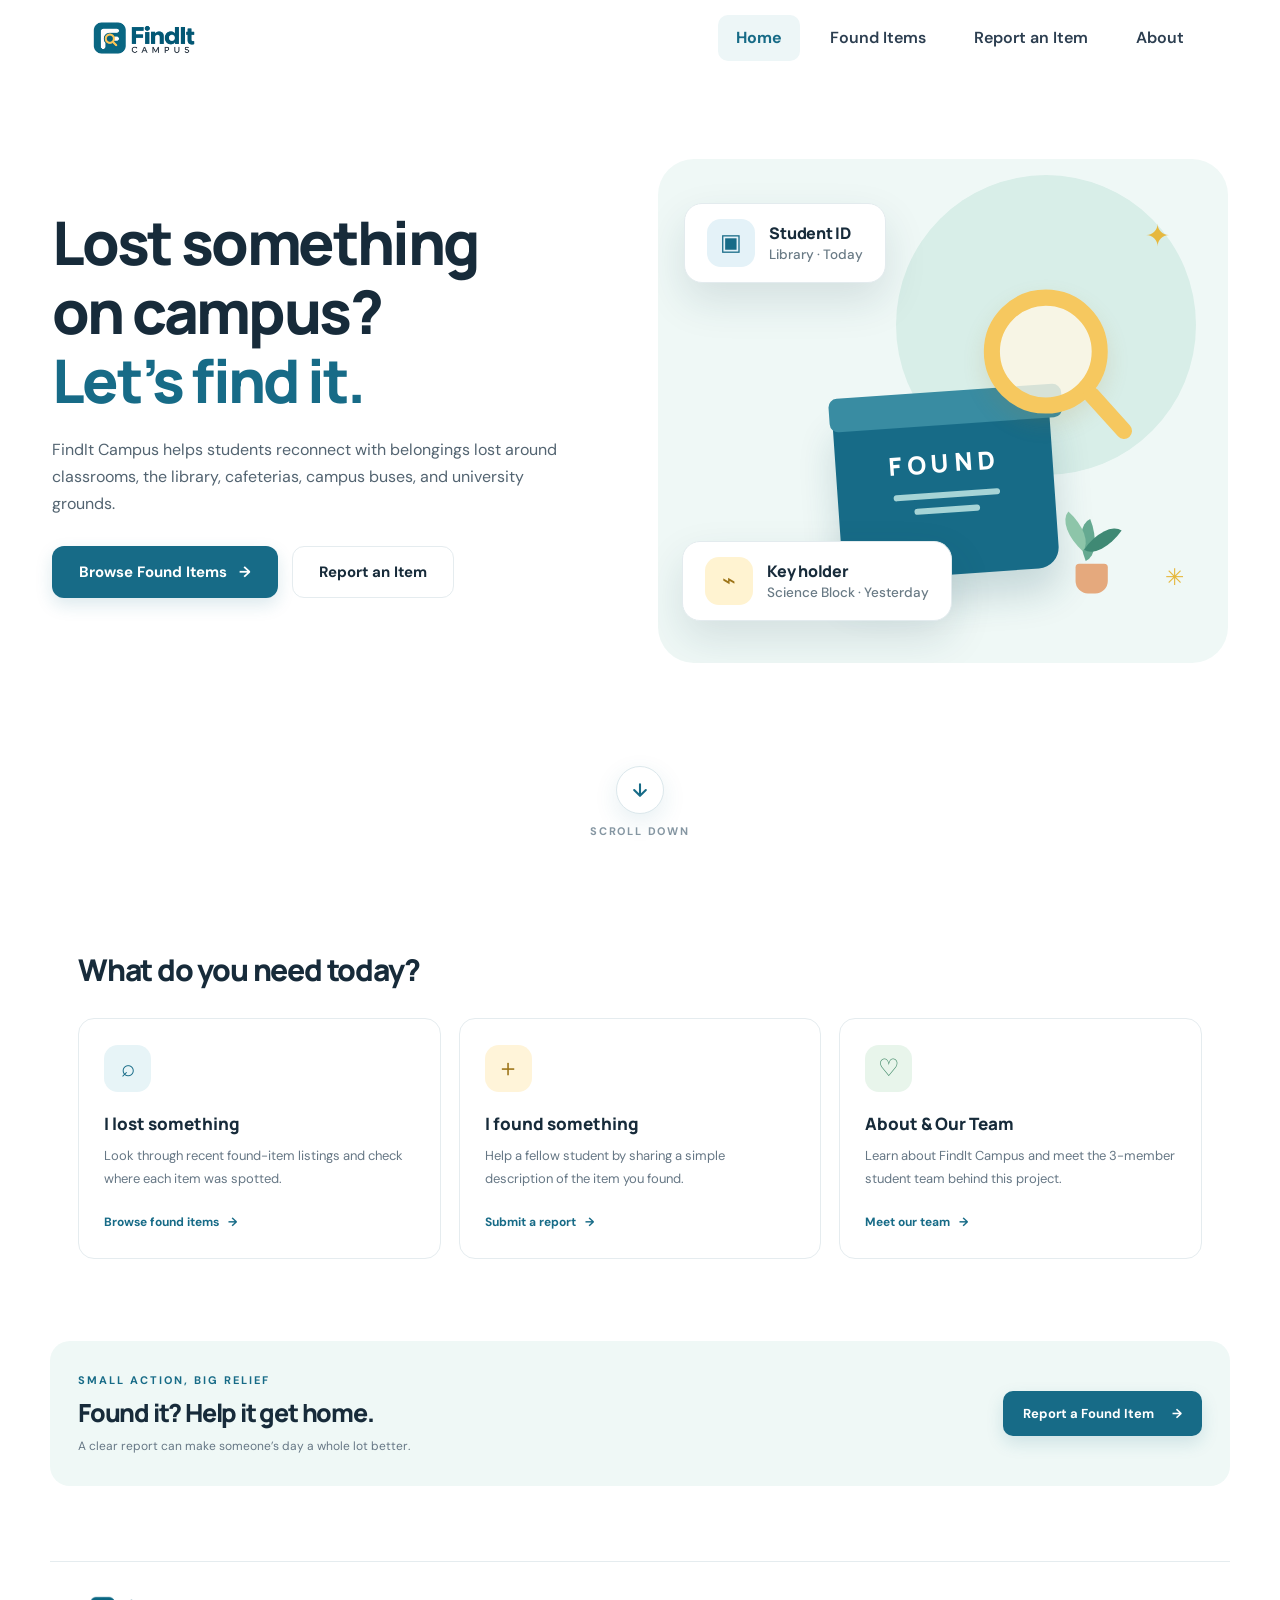
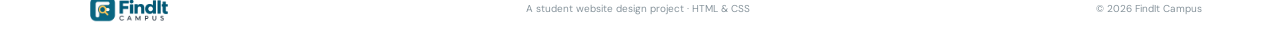
==== index.html @ 5e699d0a "first commit" ====
<!DOCTYPE html>
<html lang="en">
<head>
  <meta charset="UTF-8">
  <meta name="viewport" content="width=device-width, initial-scale=1.0">
  <title>FindIt Campus | Lost & Found</title>
  <link rel="icon" type="image/png" href="favicon.png">
  <link rel="stylesheet" href="style.css">
</head>
<body>
  <header class="site-header">
    <a class="brand" href="index.html"><img class="brand-logo" src="logo.png" alt="FindIt Campus"></a>
    <nav aria-label="Main navigation">
      <a class="active" href="index.html">Home</a>
      <a href="items.html">Found Items</a>
      <a href="report.html">Report an Item</a>
      <a href="about.html">About</a>
    </nav>
  </header>

  <main>
    <section class="hero">
      <div class="hero-copy">
        <h1>Lost something<br>on campus?<br><span>Let’s find it.</span></h1>
        <p class="hero-text">FindIt Campus helps students reconnect with belongings lost around classrooms, the library, cafeterias, campus buses, and university grounds.</p>
        <div class="hero-actions">
          <a class="button button-primary" href="items.html">Browse Found Items <span>→</span></a>
          <a class="button button-light" href="report.html">Report an Item</a>
        </div>
      </div>
      <div class="hero-art" aria-label="Illustration of a lost-and-found box">
        <div class="sun"></div>
        <div class="floating-card card-one"><span class="mini-icon blue">▣</span><div><b>Student ID</b><small>Library · Today</small></div></div>
        <div class="floating-card card-two"><span class="mini-icon yellow">⌁</span><div><b>Key holder</b><small>Science Block · Yesterday</small></div></div>
        <div class="search-illustration">
          <div class="magnifier"></div>
          <div class="box-top"></div><div class="box-front"><span>FOUND</span><div class="box-line"></div><div class="box-line short"></div></div>
          <div class="plant"><i></i><i></i><i></i><b></b></div>
        </div>
        <span class="sparkle sparkle-a">✦</span><span class="sparkle sparkle-b">✳</span>
      </div>
    </section>

    <div class="scroll-down-wrap">
      <a href="#explore" class="scroll-down-btn" aria-label="Scroll down to explore">
        <span class="scroll-arrow-circle">
          <svg class="scroll-arrow-svg" width="20" height="20" viewBox="0 0 24 24" fill="none" stroke="currentColor" stroke-width="2.5" stroke-linecap="round" stroke-linejoin="round">
            <path d="M12 5v14M19 12l-7 7-7-7"/>
          </svg>
        </span>
        <span class="scroll-down-text">Scroll Down</span>
      </a>
    </div>

    <section id="explore" class="section-wrap section-block">
      <div class="section-heading">
        <h2>What do you need today?</h2>
      </div>
      <div class="choice-grid">
        <article class="choice-card">
          <div class="choice-icon icon-blue">⌕</div><h3>I lost something</h3>
          <p>Look through recent found-item listings and check where each item was spotted.</p>
          <a href="items.html" class="text-link">Browse found items <span>→</span></a>
        </article>
        <article class="choice-card">
          <div class="choice-icon icon-yellow">＋</div><h3>I found something</h3>
          <p>Help a fellow student by sharing a simple description of the item you found.</p>
          <a href="report.html" class="text-link">Submit a report <span>→</span></a>
        </article>
        <article class="choice-card">
          <div class="choice-icon icon-green">♡</div><h3>About & Our Team</h3>
          <p>Learn about FindIt Campus and meet the 3-member student team behind this project.</p>
          <a href="about.html#team" class="text-link">Meet our team <span>→</span></a>
        </article>
      </div>
    </section>

    <section class="cta section-wrap">
      <div><p class="eyebrow">Small action, big relief</p><h2>Found it? Help it get home.</h2><p>A clear report can make someone’s day a whole lot better.</p></div>
      <a class="button button-primary" href="report.html">Report a Found Item <span>→</span></a>
    </section>
  </main>

  <footer class="site-footer"><a class="brand" href="index.html"><img class="brand-logo" src="logo.png" alt="FindIt Campus"></a><p>A student website design project · HTML & CSS</p><span>© 2026 FindIt Campus</span></footer>
</body>
</html>
---- style.css ----
@import url('https://fonts.googleapis.com/css2?family=DM+Sans:wght@400;500;600;700&family=Manrope:wght@400;500;600;700;800&display=swap');

:root{--ink:#172b3a;--muted:#667785;--blue:#176b87;--blue-dark:#10566d;--mint:#eaf6f3;--line:#e5ecef;--paper:#fbfdfd;--yellow:#f6c85f}
*{box-sizing:border-box}html{scroll-behavior:smooth}body{margin:0;background:#fff;color:var(--ink);font-family:'DM Sans',sans-serif;font-size:15px;line-height:1.65}a{color:inherit;text-decoration:none}.site-header{height:76px;max-width:1180px;padding:0 28px;margin:auto;display:flex;align-items:center;justify-content:space-between;gap:24px}.brand{display:flex;align-items:center;gap:10px;font-family:Manrope,sans-serif;font-size:20px;font-weight:800;letter-spacing:-.7px;white-space:nowrap}.brand-logo{height:44px;width:auto;display:block;object-fit:contain;transition:transform .2s ease}.brand:hover .brand-logo{transform:scale(1.02)}.brand small{display:block;color:#73818b;font:500 10px 'DM Sans',sans-serif;letter-spacing:1.8px;text-transform:uppercase;margin-top:-5px}.brand-mark{display:grid;place-items:center;background:var(--blue);color:white;width:39px;height:39px;border-radius:13px;font-weight:800;font-size:21px;box-shadow:0 6px 14px #176b8729}.site-footer .brand-logo{height:34px}.site-header nav{display:flex;align-items:center;gap:12px}.site-header nav a{padding:10px 18px;color:#2c3e50;font-weight:600;font-size:16px;border-radius:10px;transition:all .2s ease}.site-header nav a:hover,.site-header nav a.active{background:#edf6f7;color:var(--blue);font-weight:700}.hero{max-width:1240px;margin:0 auto;padding:18px 32px 28px;display:grid;grid-template-columns:1fr 1.02fr;align-items:center;gap:48px;min-height:clamp(520px,calc(100vh - 160px),680px);min-height:clamp(520px,calc(100dvh - 160px),680px);box-sizing:border-box}.hero-copy{display:flex;flex-direction:column;justify-content:center;margin-bottom:0;transform:translateY(-8px)}.eyebrow{color:var(--blue);font-size:11px;font-weight:700;text-transform:uppercase;letter-spacing:2px;margin:0 0 14px}.hero h1{font-family:Manrope,sans-serif;font-size:clamp(44px,4.7vw,66px);letter-spacing:-2.6px;line-height:1.14;margin:0 0 22px;font-weight:800}.page-hero h1{font-family:Manrope,sans-serif;font-size:clamp(38px,4.3vw,57px);letter-spacing:-2.7px;line-height:1.12;margin:0 0 22px;font-weight:800}.hero h1 span,.page-hero h1 span{color:var(--blue)}.hero-text{max-width:530px;color:#536471;font-size:clamp(16px,1.25vw,19px);line-height:1.7;margin:0 0 28px}.hero-actions{display:flex;flex-wrap:wrap;gap:14px}.hero-actions .button{padding:15px 26px;font-size:15px;border-radius:12px;gap:12px}.button{display:inline-flex;justify-content:center;align-items:center;gap:18px;padding:13px 19px;border-radius:10px;font:700 13px 'DM Sans',sans-serif;border:1px solid transparent;cursor:pointer;transition:transform .2s,background .2s}.button:hover{transform:translateY(-2px)}.button-primary{background:var(--blue);color:#fff;box-shadow:0 7px 17px #176b8726}.button-primary:hover{background:var(--blue-dark)}.button-light{background:#fff;border-color:var(--line);color:var(--ink)}.trust-note{display:flex;align-items:center;gap:9px;margin-top:26px;color:#71808a;font-size:12px}.check{display:grid;place-items:center;width:21px;height:21px;border-radius:50%;background:#e5f4ec;color:#28875b;font-weight:700}.hero-art{height:clamp(440px,56vh,530px);max-height:540px;position:relative;border-radius:36px;background:#eff8f6;overflow:hidden;display:grid;place-items:center}.sun{position:absolute;width:300px;height:300px;border-radius:50%;background:#d8eee8;right:32px;top:16px}.search-illustration{position:relative;width:265px;height:245px;margin-top:60px;transform:scale(1.24);transform-origin:center}.box-front{position:absolute;bottom:15px;left:47px;width:175px;height:135px;background:#176b87;border-radius:9px 9px 17px 17px;transform:rotate(-4deg);box-shadow:0 19px 30px #164f6030;display:flex;flex-direction:column;align-items:center;padding-top:31px;color:#fff;font:800 20px Manrope,sans-serif;letter-spacing:4px}.box-top{position:absolute;bottom:136px;left:40px;width:188px;height:27px;background:#398ca2;transform:rotate(-4deg);border-radius:7px;z-index:2}.box-line{width:86px;height:5px;background:#a6d4d6;border-radius:5px;margin-top:10px}.box-line.short{width:53px;margin-top:7px}.magnifier{position:absolute;z-index:3;width:100px;height:100px;border:13px solid #f6c85f;border-radius:50%;right:0;top:0;background:#fff8e5cc;box-shadow:0 8px 18px #9e7a2d26}.magnifier:after{content:'';position:absolute;width:52px;height:13px;background:#f6c85f;border-radius:10px;right:-39px;bottom:-19px;transform:rotate(48deg)}.plant{position:absolute;bottom:0;right:-8px;width:45px;height:62px}.plant b{position:absolute;bottom:0;left:11px;width:26px;height:24px;background:#e5a97d;border-radius:3px 3px 10px 10px}.plant i{position:absolute;bottom:28px;left:13px;width:16px;height:30px;border-radius:100% 0 100% 0;background:#65a991;transform:rotate(-22deg)}.plant i:nth-child(2){left:25px;transform:rotate(35deg);background:#3f8974}.plant i:nth-child(3){left:3px;bottom:35px;transform:rotate(-48deg);background:#8dc5a9}.floating-card{position:absolute;z-index:4;background:#fff;border:1px solid #e3ebee;box-shadow:0 18px 42px #153f4c20;border-radius:18px;padding:15px 22px;display:flex;align-items:center;gap:14px;transition:transform .2s ease,box-shadow .2s ease}.floating-card:hover{transform:translateY(-3px);box-shadow:0 22px 48px #153f4c28}.floating-card b{display:block;font-size:16px;font-family:Manrope,sans-serif;font-weight:800;letter-spacing:-.3px;color:var(--ink);line-height:1.25}.floating-card small{display:block;font-size:13.5px;font-weight:500;color:#697a85;margin-top:4px;line-height:1.2}.card-one{top:44px;left:26px}.card-two{bottom:42px;left:24px}.mini-icon{display:grid;place-items:center;width:48px;height:48px;border-radius:14px;font-size:23px;flex-shrink:0}.mini-icon.blue{background:#e4f2f8;color:#176b87}.mini-icon.yellow{background:#fff3d1;color:#9d7418}.sparkle{position:absolute;color:#e6b83f}.sparkle-a{top:52px;right:58px;font-size:30px}.sparkle-b{bottom:66px;right:44px;font-size:23px}.section-wrap{max-width:1180px;padding-left:28px;padding-right:28px;margin-left:auto;margin-right:auto}.scroll-down-wrap{display:flex;justify-content:center;align-items:center;padding:10px 0 26px;position:relative;z-index:5}.scroll-down-btn{display:inline-flex;flex-direction:column;align-items:center;gap:8px;color:#7e8f9b;text-decoration:none;cursor:pointer;transition:color .25s ease}.scroll-down-btn:hover{color:var(--blue)}.scroll-arrow-circle{width:48px;height:48px;border-radius:50%;background:#fff;border:1.5px solid #dce8ec;display:grid;place-items:center;color:var(--blue);box-shadow:0 8px 24px #176b871c;animation:scrollBtnBounce 2.2s cubic-bezier(0.45,0.05,0.55,0.95) infinite;transition:all .25s ease}.scroll-down-btn:hover .scroll-arrow-circle{background:#edf8f6;border-color:var(--blue);box-shadow:0 12px 28px #176b872b;transform:translateY(3px)}.scroll-arrow-svg{animation:arrowGlide 2.2s ease-in-out infinite}.scroll-down-text{font-family:'DM Sans',sans-serif;font-size:11px;font-weight:700;letter-spacing:1.8px;text-transform:uppercase;color:#8596a2;transition:color .25s ease}.scroll-down-btn:hover .scroll-down-text{color:var(--blue)}@keyframes scrollBtnBounce{0%,100%{transform:translateY(0)}50%{transform:translateY(8px)}}@keyframes arrowGlide{0%,100%{transform:translateY(-2px)}50%{transform:translateY(3px)}}.section-block{padding-top:85px;padding-bottom:82px}.section-heading{display:flex;justify-content:space-between;align-items:end;gap:25px;margin-bottom:29px}.section-heading h2,.cta h2,.about-copy h2{font:800 30px/1.25 Manrope,sans-serif;letter-spacing:-1.2px;margin:0}.section-heading>p{color:var(--muted);font-size:13px;margin:0 0 5px}.choice-grid{display:grid;grid-template-columns:repeat(3,1fr);gap:18px}.choice-card{border:1px solid var(--line);border-radius:16px;padding:26px 25px 24px;transition:transform .2s,box-shadow .2s}.choice-card:hover,.item-card:hover{transform:translateY(-3px);box-shadow:0 15px 35px #193d4c0c}.choice-icon{width:47px;height:47px;border-radius:14px;display:grid;place-items:center;font-size:24px;margin-bottom:20px}.icon-blue{background:#e7f4f7;color:var(--blue)}.icon-yellow{background:#fff4d9;color:#9d7418}.icon-green{background:#e8f5eb;color:#388461}.choice-card h3,.value-card h3{font:800 17px Manrope,sans-serif;margin:0 0 9px}.choice-card p,.value-card p{color:var(--muted);font-size:13px;line-height:1.8;margin:0 0 19px}.text-link{font-size:12px;font-weight:700;color:var(--blue)}.text-link span{margin-left:6px}.cta{background:#eff8f6;border-radius:20px;margin-top:0;margin-bottom:75px;padding-top:30px;padding-bottom:30px;display:flex;align-items:center;justify-content:space-between;gap:25px}.cta .eyebrow{margin-bottom:8px}.cta h2{font-size:25px}.cta p:not(.eyebrow){color:var(--muted);font-size:12px;margin:8px 0 0}.site-footer{border-top:1px solid var(--line);min-height:95px;max-width:1180px;margin:auto;padding:22px 28px;display:flex;align-items:center;justify-content:space-between;gap:20px}.site-footer .brand{font-size:16px}.site-footer .brand-mark{width:32px;height:32px;border-radius:10px;font-size:17px}.site-footer p,.site-footer>span{font-size:10px;color:#87949c;margin:0}
.page-hero{background:linear-gradient(110deg,#f1f9f7,#fbfdfd);text-align:center;padding:65px 24px 43px}.page-hero h1{font-size:46px;margin-bottom:14px}.page-hero>p:not(.eyebrow){max-width:560px;margin:0 auto;color:var(--muted);font-size:14px}.breadcrumb{display:flex;justify-content:center;gap:10px;margin-top:23px;color:#8a979e;font-size:11px}.breadcrumb a{color:var(--blue);font-weight:700}.listing-section{padding-top:48px;padding-bottom:80px}.listing-top{display:flex;align-items:center;justify-content:space-between;gap:20px}.listing-top h2,.form-heading h2,.report-intro h2{font:800 22px Manrope,sans-serif;margin:0}.muted,.form-heading p{color:#8a979e;font-size:12px;margin:3px 0 0}.filter-chips{display:flex;flex-wrap:wrap;gap:9px;margin:25px 0}.chip{padding:8px 14px;border:1px solid var(--line);border-radius:30px;color:#6d7b85;font-size:11px;font-weight:600}.chip.selected{background:#eaf5f5;color:var(--blue);border-color:#d5e9e9}.item-grid{display:grid;grid-template-columns:repeat(3,1fr);gap:19px}.item-card{border:1px solid var(--line);border-radius:15px;overflow:hidden;transition:transform .2s,box-shadow .2s}.item-visual{height:165px;display:grid;place-items:center;position:relative}.visual-blue{background:#e9f4f8}.visual-yellow{background:#fff4d7}.visual-green{background:#e8f5ec}.visual-pink{background:#f9eaf0}.visual-lilac{background:#eeeafb}.visual-orange{background:#fff0e3}.item-emoji{font-size:56px;filter:drop-shadow(0 8px 7px #203c4a16)}.status{position:absolute;left:13px;top:13px;background:#fff;padding:4px 9px;border-radius:20px;font-size:9px;font-weight:700;color:#32845f}.item-info{padding:17px}.item-type{font-size:9px;font-weight:800;letter-spacing:1.2px;color:var(--blue);margin-bottom:5px}.item-info h3{font:800 15px Manrope,sans-serif;margin:0 0 7px}.item-place{font-size:11px;color:#7b8992;margin:0 0 16px}.item-bottom{border-top:1px solid #edf0f1;padding-top:12px;display:flex;justify-content:space-between;gap:8px;font-size:9px;color:#98a2a8}.item-bottom a{color:var(--blue);font-weight:700}.notice{margin:25px 0 0;background:#fff8e7;border-radius:10px;padding:12px 15px;font-size:11px;color:#8a713a}.compact{padding-bottom:36px}.report-layout{display:grid;grid-template-columns:.8fr 1.2fr;gap:60px;padding-top:55px;padding-bottom:85px;align-items:start}.report-intro{padding-top:14px}.report-symbol{width:55px;height:55px;border-radius:16px;display:grid;place-items:center;background:#e6f4f5;color:var(--blue);font-size:28px;margin-bottom:22px}.report-intro h2{font-size:27px}.report-intro>p{color:var(--muted);font-size:13px;line-height:1.9}.tip-box{margin-top:29px;background:#f2f8f6;border-radius:13px;padding:19px 21px;font-size:12px}.tip-box strong{font-family:Manrope,sans-serif}.tip-box ul{padding-left:18px;margin:10px 0 0;color:var(--muted)}.tip-box li{margin:7px 0}.report-form{border:1px solid var(--line);border-radius:17px;padding:28px 30px;box-shadow:0 15px 35px #183e4b08}.form-heading{margin-bottom:23px}.report-form>label,.form-two label{display:block;font-size:11px;font-weight:700;margin:15px 0 7px}.report-form label span{color:#d16a56}.report-form input:not([type=radio]),.report-form select,.report-form textarea{width:100%;border:1px solid #dfe7e9;border-radius:8px;padding:11px 12px;font:12px 'DM Sans',sans-serif;color:var(--ink);background:#fff;outline:none}.report-form input:focus,.report-form select:focus,.report-form textarea:focus{border-color:#6ca9b6;box-shadow:0 0 0 3px #176b8710}.report-form textarea{resize:vertical}.radio-row{display:flex;gap:10px;flex-wrap:wrap}.radio-option{border:1px solid var(--line);border-radius:8px;padding:10px 12px;display:flex;align-items:center;gap:7px;font-size:11px;color:#586b77}.radio-option input{accent-color:var(--blue)}.form-two{display:grid;grid-template-columns:1fr 1fr;gap:13px}.form-note{font-size:10px;color:#89969d;margin:15px 0}.submit-button{width:100%;margin-top:3px}.about-story{display:grid;grid-template-columns:1fr 1fr;align-items:center;gap:70px;padding-top:65px;padding-bottom:70px}.about-art{height:330px;position:relative;border-radius:25px;background:#eff8f6;overflow:hidden;display:grid;place-items:center}.circle{position:absolute;border-radius:50%}.circle-one{width:240px;height:240px;background:#d7eee7;top:-65px;left:-40px}.circle-two{width:190px;height:190px;background:#f7df9b;bottom:-65px;right:-15px}.big-heart{z-index:1;font-size:130px;color:var(--blue);font-weight:400;line-height:1;text-shadow:5px 8px 0 #176b871c}.about-label{position:absolute;z-index:2;right:28px;top:35px;background:#fff;border-radius:12px;padding:12px 16px;font:800 13px/1.5 Manrope,sans-serif;box-shadow:0 8px 20px #143d4c10}.about-copy h2{font-size:32px;margin-bottom:18px}.about-copy>p:not(.eyebrow){font-size:13px;line-height:1.9;color:var(--muted)}.values-section{padding-top:25px;padding-bottom:75px}.value-grid{display:grid;grid-template-columns:repeat(3,1fr);gap:18px}.value-card{border-top:2px solid #d9ece8;padding:19px 20px}.value-number{display:block;font:800 12px Manrope,sans-serif;color:var(--blue);margin-bottom:14px}.team-section{padding-top:20px;padding-bottom:75px}.team-grid{display:grid;grid-template-columns:repeat(3,1fr);gap:18px}.team-card{border:1px solid var(--line);border-radius:16px;padding:24px 22px;background:#fff;transition:transform .2s,box-shadow .2s;display:flex;flex-direction:column}.team-card:hover{transform:translateY(-3px);box-shadow:0 15px 35px #193d4c0c}.team-header{display:flex;align-items:center;gap:14px;margin-bottom:16px}.team-avatar{width:52px;height:52px;border-radius:14px;display:grid;place-items:center;font:800 17px Manrope,sans-serif;position:relative;flex-shrink:0}.avatar-blue{background:#e7f4f7;color:var(--blue)}.avatar-yellow{background:#fff4d9;color:#9d7418}.avatar-green{background:#e8f5ec;color:#388461}.member-badge{position:absolute;top:-5px;right:-5px;background:var(--ink);color:#fff;font-size:9px;font-weight:700;width:18px;height:18px;border-radius:50%;display:grid;place-items:center}.team-meta h3{font:800 16px Manrope,sans-serif;margin:0 0 3px}.team-role{font-size:10px;font-weight:800;letter-spacing:1px;text-transform:uppercase;color:var(--blue)}.team-id{font-size:11px;color:#87949c;font-weight:600;margin:3px 0 0}.team-desc{color:var(--muted);font-size:12px;line-height:1.75;margin:0 0 16px;flex-grow:1}.team-skills{display:flex;flex-wrap:wrap;gap:6px}.skill-pill{font-size:10px;font-weight:700;background:#edf5f7;color:var(--blue-dark);padding:4px 9px;border-radius:6px}
@media(max-width:800px){.site-header{height:auto;min-height:78px;flex-wrap:wrap;padding-top:16px;padding-bottom:14px}.site-header nav{width:100%;overflow-x:auto;gap:4px}.site-header nav a{padding:8px 12px;font-size:14px;white-space:nowrap}.hero{grid-template-columns:1fr;min-height:auto;padding-top:35px;padding-bottom:45px;gap:35px}.hero-copy{margin-bottom:0;transform:none}.hero-art{height:360px}.hero-art .search-illustration{transform:scale(1)}.choice-grid,.item-grid,.team-grid{grid-template-columns:repeat(2,1fr)}.report-layout{grid-template-columns:1fr;gap:28px}.about-story{gap:30px}.site-footer{flex-wrap:wrap}.site-footer p{order:3;width:100%}}
@media(max-width:560px){.hero{padding-left:20px;padding-right:20px;padding-top:28px;padding-bottom:38px}.hero h1{font-size:clamp(34px,8.5vw,42px);letter-spacing:-1.6px}.hero-actions .button{width:100%;justify-content:center}.hero-art{height:290px}.hero-art .search-illustration{transform:scale(.86)}.floating-card{padding:11px 15px;border-radius:14px;gap:10px}.floating-card b{font-size:13.5px}.floating-card small{font-size:11.5px}.mini-icon{width:36px;height:36px;font-size:18px}.card-one{top:28px;left:14px}.card-two{bottom:22px;left:14px}.scroll-down-wrap{padding:8px 0 20px}.scroll-arrow-circle{width:42px;height:42px}.scroll-down-text{font-size:10px}.section-wrap{padding-left:20px;padding-right:20px}.section-block{padding-top:58px;padding-bottom:58px}.section-heading{display:block}.section-heading>p{margin-top:10px}.section-heading h2,.cta h2{font-size:25px}.choice-grid,.item-grid,.value-grid,.team-grid{grid-template-columns:1fr}.choice-card{padding:22px}.cta{margin-left:20px;margin-right:20px;display:block;padding:25px 22px}.cta .button{margin-top:20px}.site-footer{padding:22px 20px}.site-footer>span{font-size:9px}.page-hero{padding:48px 20px 35px}.page-hero h1{font-size:37px}.listing-top{align-items:flex-start}.listing-top .button{padding:10px;font-size:11px}.report-form{padding:22px 18px}.form-two{grid-template-columns:1fr;gap:0}.about-story{grid-template-columns:1fr;padding-top:40px}.about-art{height:270px}.about-copy h2{font-size:28px}}
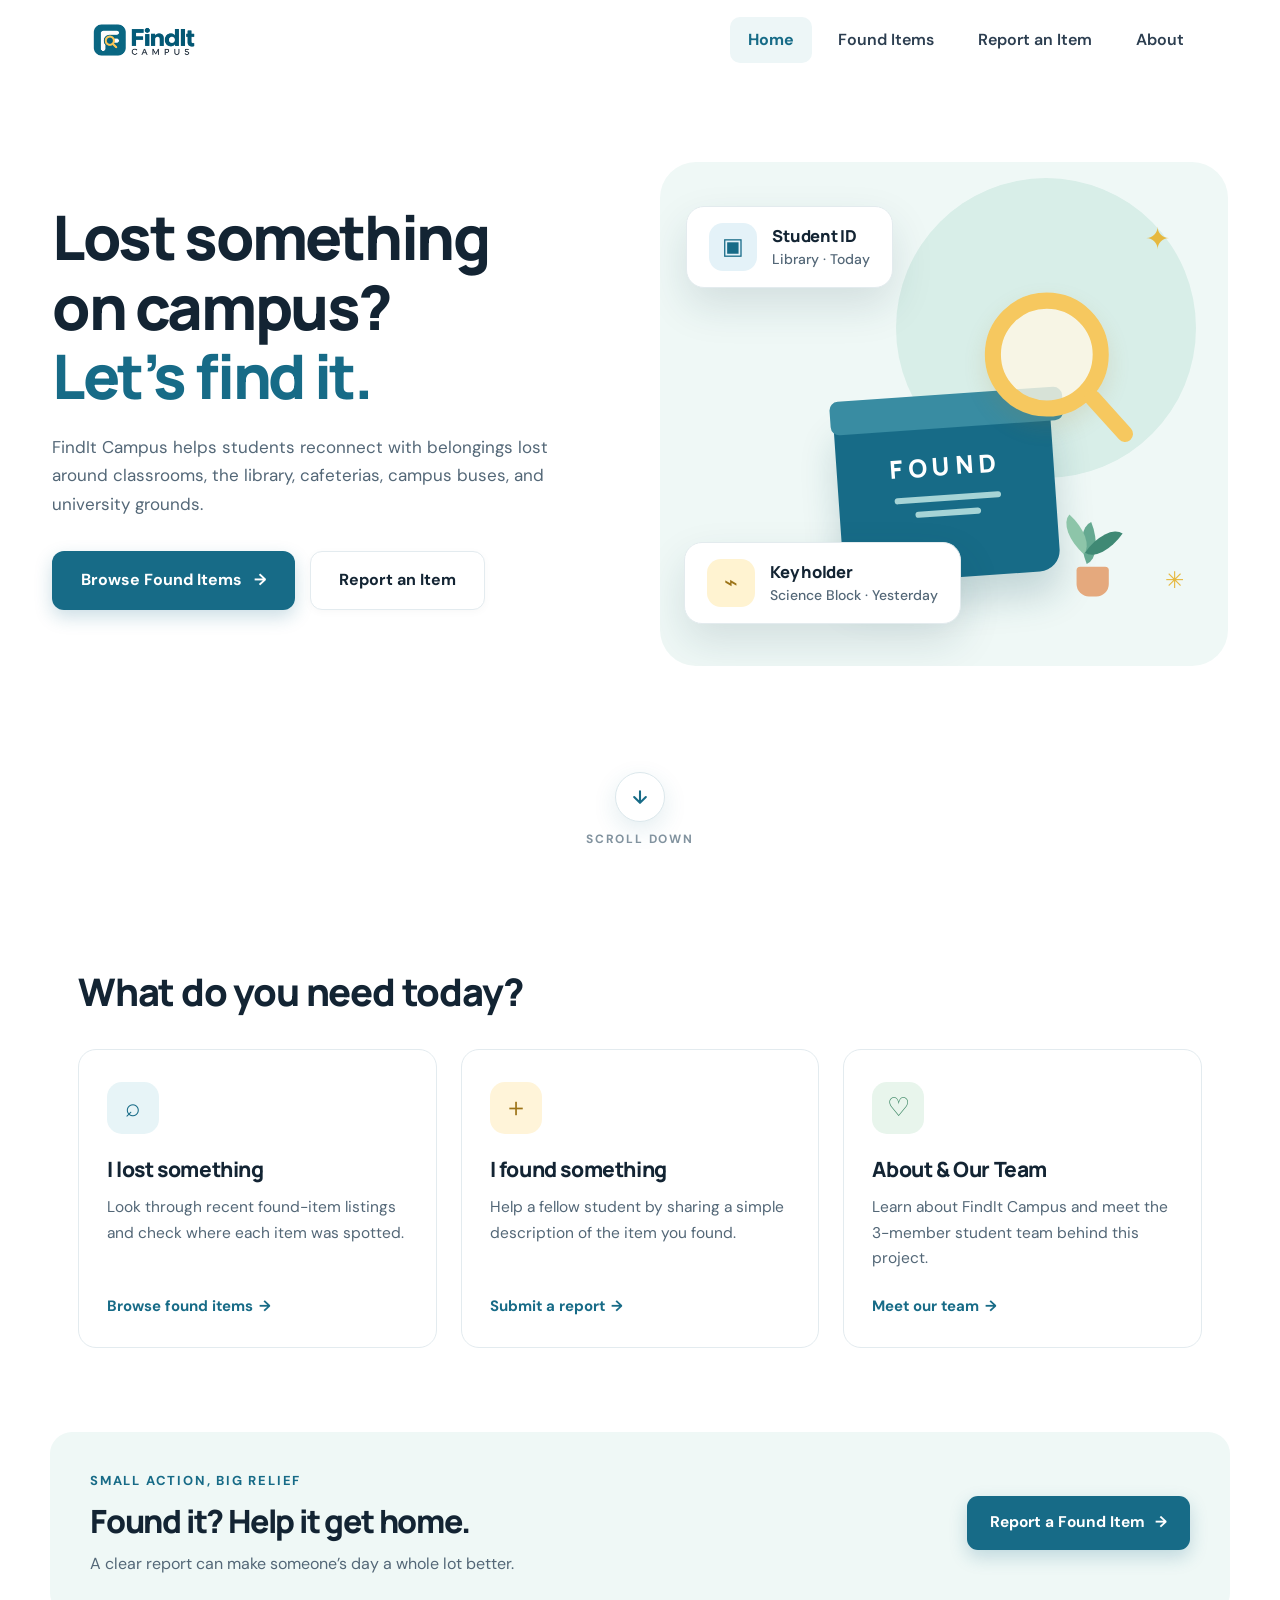
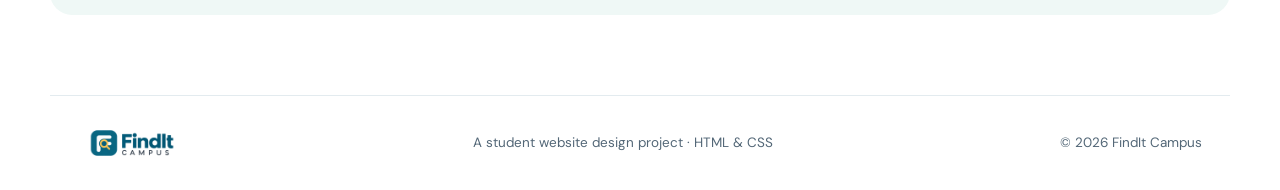
==== commit 72aafb25: "format HTML structure and style definitions" ====
--- a/index.html
+++ b/index.html
@@ -58,17 +58,20 @@
       </div>
       <div class="choice-grid">
         <article class="choice-card">
-          <div class="choice-icon icon-blue">⌕</div><h3>I lost something</h3>
+          <div class="choice-icon icon-blue">⌕</div>
+          <h3>I lost something</h3>
           <p>Look through recent found-item listings and check where each item was spotted.</p>
           <a href="items.html" class="text-link">Browse found items <span>→</span></a>
         </article>
         <article class="choice-card">
-          <div class="choice-icon icon-yellow">＋</div><h3>I found something</h3>
+          <div class="choice-icon icon-yellow">＋</div>
+          <h3>I found something</h3>
           <p>Help a fellow student by sharing a simple description of the item you found.</p>
           <a href="report.html" class="text-link">Submit a report <span>→</span></a>
         </article>
         <article class="choice-card">
-          <div class="choice-icon icon-green">♡</div><h3>About & Our Team</h3>
+          <div class="choice-icon icon-green">♡</div>
+          <h3>About & Our Team</h3>
           <p>Learn about FindIt Campus and meet the 3-member student team behind this project.</p>
           <a href="about.html#team" class="text-link">Meet our team <span>→</span></a>
         </article>
--- a/style.css
+++ b/style.css
@@ -1,7 +1,1624 @@
 @import url('https://fonts.googleapis.com/css2?family=DM+Sans:wght@400;500;600;700&family=Manrope:wght@400;500;600;700;800&display=swap');
 
-:root{--ink:#172b3a;--muted:#667785;--blue:#176b87;--blue-dark:#10566d;--mint:#eaf6f3;--line:#e5ecef;--paper:#fbfdfd;--yellow:#f6c85f}
-*{box-sizing:border-box}html{scroll-behavior:smooth}body{margin:0;background:#fff;color:var(--ink);font-family:'DM Sans',sans-serif;font-size:15px;line-height:1.65}a{color:inherit;text-decoration:none}.site-header{height:76px;max-width:1180px;padding:0 28px;margin:auto;display:flex;align-items:center;justify-content:space-between;gap:24px}.brand{display:flex;align-items:center;gap:10px;font-family:Manrope,sans-serif;font-size:20px;font-weight:800;letter-spacing:-.7px;white-space:nowrap}.brand-logo{height:44px;width:auto;display:block;object-fit:contain;transition:transform .2s ease}.brand:hover .brand-logo{transform:scale(1.02)}.brand small{display:block;color:#73818b;font:500 10px 'DM Sans',sans-serif;letter-spacing:1.8px;text-transform:uppercase;margin-top:-5px}.brand-mark{display:grid;place-items:center;background:var(--blue);color:white;width:39px;height:39px;border-radius:13px;font-weight:800;font-size:21px;box-shadow:0 6px 14px #176b8729}.site-footer .brand-logo{height:34px}.site-header nav{display:flex;align-items:center;gap:12px}.site-header nav a{padding:10px 18px;color:#2c3e50;font-weight:600;font-size:16px;border-radius:10px;transition:all .2s ease}.site-header nav a:hover,.site-header nav a.active{background:#edf6f7;color:var(--blue);font-weight:700}.hero{max-width:1240px;margin:0 auto;padding:18px 32px 28px;display:grid;grid-template-columns:1fr 1.02fr;align-items:center;gap:48px;min-height:clamp(520px,calc(100vh - 160px),680px);min-height:clamp(520px,calc(100dvh - 160px),680px);box-sizing:border-box}.hero-copy{display:flex;flex-direction:column;justify-content:center;margin-bottom:0;transform:translateY(-8px)}.eyebrow{color:var(--blue);font-size:11px;font-weight:700;text-transform:uppercase;letter-spacing:2px;margin:0 0 14px}.hero h1{font-family:Manrope,sans-serif;font-size:clamp(44px,4.7vw,66px);letter-spacing:-2.6px;line-height:1.14;margin:0 0 22px;font-weight:800}.page-hero h1{font-family:Manrope,sans-serif;font-size:clamp(38px,4.3vw,57px);letter-spacing:-2.7px;line-height:1.12;margin:0 0 22px;font-weight:800}.hero h1 span,.page-hero h1 span{color:var(--blue)}.hero-text{max-width:530px;color:#536471;font-size:clamp(16px,1.25vw,19px);line-height:1.7;margin:0 0 28px}.hero-actions{display:flex;flex-wrap:wrap;gap:14px}.hero-actions .button{padding:15px 26px;font-size:15px;border-radius:12px;gap:12px}.button{display:inline-flex;justify-content:center;align-items:center;gap:18px;padding:13px 19px;border-radius:10px;font:700 13px 'DM Sans',sans-serif;border:1px solid transparent;cursor:pointer;transition:transform .2s,background .2s}.button:hover{transform:translateY(-2px)}.button-primary{background:var(--blue);color:#fff;box-shadow:0 7px 17px #176b8726}.button-primary:hover{background:var(--blue-dark)}.button-light{background:#fff;border-color:var(--line);color:var(--ink)}.trust-note{display:flex;align-items:center;gap:9px;margin-top:26px;color:#71808a;font-size:12px}.check{display:grid;place-items:center;width:21px;height:21px;border-radius:50%;background:#e5f4ec;color:#28875b;font-weight:700}.hero-art{height:clamp(440px,56vh,530px);max-height:540px;position:relative;border-radius:36px;background:#eff8f6;overflow:hidden;display:grid;place-items:center}.sun{position:absolute;width:300px;height:300px;border-radius:50%;background:#d8eee8;right:32px;top:16px}.search-illustration{position:relative;width:265px;height:245px;margin-top:60px;transform:scale(1.24);transform-origin:center}.box-front{position:absolute;bottom:15px;left:47px;width:175px;height:135px;background:#176b87;border-radius:9px 9px 17px 17px;transform:rotate(-4deg);box-shadow:0 19px 30px #164f6030;display:flex;flex-direction:column;align-items:center;padding-top:31px;color:#fff;font:800 20px Manrope,sans-serif;letter-spacing:4px}.box-top{position:absolute;bottom:136px;left:40px;width:188px;height:27px;background:#398ca2;transform:rotate(-4deg);border-radius:7px;z-index:2}.box-line{width:86px;height:5px;background:#a6d4d6;border-radius:5px;margin-top:10px}.box-line.short{width:53px;margin-top:7px}.magnifier{position:absolute;z-index:3;width:100px;height:100px;border:13px solid #f6c85f;border-radius:50%;right:0;top:0;background:#fff8e5cc;box-shadow:0 8px 18px #9e7a2d26}.magnifier:after{content:'';position:absolute;width:52px;height:13px;background:#f6c85f;border-radius:10px;right:-39px;bottom:-19px;transform:rotate(48deg)}.plant{position:absolute;bottom:0;right:-8px;width:45px;height:62px}.plant b{position:absolute;bottom:0;left:11px;width:26px;height:24px;background:#e5a97d;border-radius:3px 3px 10px 10px}.plant i{position:absolute;bottom:28px;left:13px;width:16px;height:30px;border-radius:100% 0 100% 0;background:#65a991;transform:rotate(-22deg)}.plant i:nth-child(2){left:25px;transform:rotate(35deg);background:#3f8974}.plant i:nth-child(3){left:3px;bottom:35px;transform:rotate(-48deg);background:#8dc5a9}.floating-card{position:absolute;z-index:4;background:#fff;border:1px solid #e3ebee;box-shadow:0 18px 42px #153f4c20;border-radius:18px;padding:15px 22px;display:flex;align-items:center;gap:14px;transition:transform .2s ease,box-shadow .2s ease}.floating-card:hover{transform:translateY(-3px);box-shadow:0 22px 48px #153f4c28}.floating-card b{display:block;font-size:16px;font-family:Manrope,sans-serif;font-weight:800;letter-spacing:-.3px;color:var(--ink);line-height:1.25}.floating-card small{display:block;font-size:13.5px;font-weight:500;color:#697a85;margin-top:4px;line-height:1.2}.card-one{top:44px;left:26px}.card-two{bottom:42px;left:24px}.mini-icon{display:grid;place-items:center;width:48px;height:48px;border-radius:14px;font-size:23px;flex-shrink:0}.mini-icon.blue{background:#e4f2f8;color:#176b87}.mini-icon.yellow{background:#fff3d1;color:#9d7418}.sparkle{position:absolute;color:#e6b83f}.sparkle-a{top:52px;right:58px;font-size:30px}.sparkle-b{bottom:66px;right:44px;font-size:23px}.section-wrap{max-width:1180px;padding-left:28px;padding-right:28px;margin-left:auto;margin-right:auto}.scroll-down-wrap{display:flex;justify-content:center;align-items:center;padding:10px 0 26px;position:relative;z-index:5}.scroll-down-btn{display:inline-flex;flex-direction:column;align-items:center;gap:8px;color:#7e8f9b;text-decoration:none;cursor:pointer;transition:color .25s ease}.scroll-down-btn:hover{color:var(--blue)}.scroll-arrow-circle{width:48px;height:48px;border-radius:50%;background:#fff;border:1.5px solid #dce8ec;display:grid;place-items:center;color:var(--blue);box-shadow:0 8px 24px #176b871c;animation:scrollBtnBounce 2.2s cubic-bezier(0.45,0.05,0.55,0.95) infinite;transition:all .25s ease}.scroll-down-btn:hover .scroll-arrow-circle{background:#edf8f6;border-color:var(--blue);box-shadow:0 12px 28px #176b872b;transform:translateY(3px)}.scroll-arrow-svg{animation:arrowGlide 2.2s ease-in-out infinite}.scroll-down-text{font-family:'DM Sans',sans-serif;font-size:11px;font-weight:700;letter-spacing:1.8px;text-transform:uppercase;color:#8596a2;transition:color .25s ease}.scroll-down-btn:hover .scroll-down-text{color:var(--blue)}@keyframes scrollBtnBounce{0%,100%{transform:translateY(0)}50%{transform:translateY(8px)}}@keyframes arrowGlide{0%,100%{transform:translateY(-2px)}50%{transform:translateY(3px)}}.section-block{padding-top:85px;padding-bottom:82px}.section-heading{display:flex;justify-content:space-between;align-items:end;gap:25px;margin-bottom:29px}.section-heading h2,.cta h2,.about-copy h2{font:800 30px/1.25 Manrope,sans-serif;letter-spacing:-1.2px;margin:0}.section-heading>p{color:var(--muted);font-size:13px;margin:0 0 5px}.choice-grid{display:grid;grid-template-columns:repeat(3,1fr);gap:18px}.choice-card{border:1px solid var(--line);border-radius:16px;padding:26px 25px 24px;transition:transform .2s,box-shadow .2s}.choice-card:hover,.item-card:hover{transform:translateY(-3px);box-shadow:0 15px 35px #193d4c0c}.choice-icon{width:47px;height:47px;border-radius:14px;display:grid;place-items:center;font-size:24px;margin-bottom:20px}.icon-blue{background:#e7f4f7;color:var(--blue)}.icon-yellow{background:#fff4d9;color:#9d7418}.icon-green{background:#e8f5eb;color:#388461}.choice-card h3,.value-card h3{font:800 17px Manrope,sans-serif;margin:0 0 9px}.choice-card p,.value-card p{color:var(--muted);font-size:13px;line-height:1.8;margin:0 0 19px}.text-link{font-size:12px;font-weight:700;color:var(--blue)}.text-link span{margin-left:6px}.cta{background:#eff8f6;border-radius:20px;margin-top:0;margin-bottom:75px;padding-top:30px;padding-bottom:30px;display:flex;align-items:center;justify-content:space-between;gap:25px}.cta .eyebrow{margin-bottom:8px}.cta h2{font-size:25px}.cta p:not(.eyebrow){color:var(--muted);font-size:12px;margin:8px 0 0}.site-footer{border-top:1px solid var(--line);min-height:95px;max-width:1180px;margin:auto;padding:22px 28px;display:flex;align-items:center;justify-content:space-between;gap:20px}.site-footer .brand{font-size:16px}.site-footer .brand-mark{width:32px;height:32px;border-radius:10px;font-size:17px}.site-footer p,.site-footer>span{font-size:10px;color:#87949c;margin:0}
-.page-hero{background:linear-gradient(110deg,#f1f9f7,#fbfdfd);text-align:center;padding:65px 24px 43px}.page-hero h1{font-size:46px;margin-bottom:14px}.page-hero>p:not(.eyebrow){max-width:560px;margin:0 auto;color:var(--muted);font-size:14px}.breadcrumb{display:flex;justify-content:center;gap:10px;margin-top:23px;color:#8a979e;font-size:11px}.breadcrumb a{color:var(--blue);font-weight:700}.listing-section{padding-top:48px;padding-bottom:80px}.listing-top{display:flex;align-items:center;justify-content:space-between;gap:20px}.listing-top h2,.form-heading h2,.report-intro h2{font:800 22px Manrope,sans-serif;margin:0}.muted,.form-heading p{color:#8a979e;font-size:12px;margin:3px 0 0}.filter-chips{display:flex;flex-wrap:wrap;gap:9px;margin:25px 0}.chip{padding:8px 14px;border:1px solid var(--line);border-radius:30px;color:#6d7b85;font-size:11px;font-weight:600}.chip.selected{background:#eaf5f5;color:var(--blue);border-color:#d5e9e9}.item-grid{display:grid;grid-template-columns:repeat(3,1fr);gap:19px}.item-card{border:1px solid var(--line);border-radius:15px;overflow:hidden;transition:transform .2s,box-shadow .2s}.item-visual{height:165px;display:grid;place-items:center;position:relative}.visual-blue{background:#e9f4f8}.visual-yellow{background:#fff4d7}.visual-green{background:#e8f5ec}.visual-pink{background:#f9eaf0}.visual-lilac{background:#eeeafb}.visual-orange{background:#fff0e3}.item-emoji{font-size:56px;filter:drop-shadow(0 8px 7px #203c4a16)}.status{position:absolute;left:13px;top:13px;background:#fff;padding:4px 9px;border-radius:20px;font-size:9px;font-weight:700;color:#32845f}.item-info{padding:17px}.item-type{font-size:9px;font-weight:800;letter-spacing:1.2px;color:var(--blue);margin-bottom:5px}.item-info h3{font:800 15px Manrope,sans-serif;margin:0 0 7px}.item-place{font-size:11px;color:#7b8992;margin:0 0 16px}.item-bottom{border-top:1px solid #edf0f1;padding-top:12px;display:flex;justify-content:space-between;gap:8px;font-size:9px;color:#98a2a8}.item-bottom a{color:var(--blue);font-weight:700}.notice{margin:25px 0 0;background:#fff8e7;border-radius:10px;padding:12px 15px;font-size:11px;color:#8a713a}.compact{padding-bottom:36px}.report-layout{display:grid;grid-template-columns:.8fr 1.2fr;gap:60px;padding-top:55px;padding-bottom:85px;align-items:start}.report-intro{padding-top:14px}.report-symbol{width:55px;height:55px;border-radius:16px;display:grid;place-items:center;background:#e6f4f5;color:var(--blue);font-size:28px;margin-bottom:22px}.report-intro h2{font-size:27px}.report-intro>p{color:var(--muted);font-size:13px;line-height:1.9}.tip-box{margin-top:29px;background:#f2f8f6;border-radius:13px;padding:19px 21px;font-size:12px}.tip-box strong{font-family:Manrope,sans-serif}.tip-box ul{padding-left:18px;margin:10px 0 0;color:var(--muted)}.tip-box li{margin:7px 0}.report-form{border:1px solid var(--line);border-radius:17px;padding:28px 30px;box-shadow:0 15px 35px #183e4b08}.form-heading{margin-bottom:23px}.report-form>label,.form-two label{display:block;font-size:11px;font-weight:700;margin:15px 0 7px}.report-form label span{color:#d16a56}.report-form input:not([type=radio]),.report-form select,.report-form textarea{width:100%;border:1px solid #dfe7e9;border-radius:8px;padding:11px 12px;font:12px 'DM Sans',sans-serif;color:var(--ink);background:#fff;outline:none}.report-form input:focus,.report-form select:focus,.report-form textarea:focus{border-color:#6ca9b6;box-shadow:0 0 0 3px #176b8710}.report-form textarea{resize:vertical}.radio-row{display:flex;gap:10px;flex-wrap:wrap}.radio-option{border:1px solid var(--line);border-radius:8px;padding:10px 12px;display:flex;align-items:center;gap:7px;font-size:11px;color:#586b77}.radio-option input{accent-color:var(--blue)}.form-two{display:grid;grid-template-columns:1fr 1fr;gap:13px}.form-note{font-size:10px;color:#89969d;margin:15px 0}.submit-button{width:100%;margin-top:3px}.about-story{display:grid;grid-template-columns:1fr 1fr;align-items:center;gap:70px;padding-top:65px;padding-bottom:70px}.about-art{height:330px;position:relative;border-radius:25px;background:#eff8f6;overflow:hidden;display:grid;place-items:center}.circle{position:absolute;border-radius:50%}.circle-one{width:240px;height:240px;background:#d7eee7;top:-65px;left:-40px}.circle-two{width:190px;height:190px;background:#f7df9b;bottom:-65px;right:-15px}.big-heart{z-index:1;font-size:130px;color:var(--blue);font-weight:400;line-height:1;text-shadow:5px 8px 0 #176b871c}.about-label{position:absolute;z-index:2;right:28px;top:35px;background:#fff;border-radius:12px;padding:12px 16px;font:800 13px/1.5 Manrope,sans-serif;box-shadow:0 8px 20px #143d4c10}.about-copy h2{font-size:32px;margin-bottom:18px}.about-copy>p:not(.eyebrow){font-size:13px;line-height:1.9;color:var(--muted)}.values-section{padding-top:25px;padding-bottom:75px}.value-grid{display:grid;grid-template-columns:repeat(3,1fr);gap:18px}.value-card{border-top:2px solid #d9ece8;padding:19px 20px}.value-number{display:block;font:800 12px Manrope,sans-serif;color:var(--blue);margin-bottom:14px}.team-section{padding-top:20px;padding-bottom:75px}.team-grid{display:grid;grid-template-columns:repeat(3,1fr);gap:18px}.team-card{border:1px solid var(--line);border-radius:16px;padding:24px 22px;background:#fff;transition:transform .2s,box-shadow .2s;display:flex;flex-direction:column}.team-card:hover{transform:translateY(-3px);box-shadow:0 15px 35px #193d4c0c}.team-header{display:flex;align-items:center;gap:14px;margin-bottom:16px}.team-avatar{width:52px;height:52px;border-radius:14px;display:grid;place-items:center;font:800 17px Manrope,sans-serif;position:relative;flex-shrink:0}.avatar-blue{background:#e7f4f7;color:var(--blue)}.avatar-yellow{background:#fff4d9;color:#9d7418}.avatar-green{background:#e8f5ec;color:#388461}.member-badge{position:absolute;top:-5px;right:-5px;background:var(--ink);color:#fff;font-size:9px;font-weight:700;width:18px;height:18px;border-radius:50%;display:grid;place-items:center}.team-meta h3{font:800 16px Manrope,sans-serif;margin:0 0 3px}.team-role{font-size:10px;font-weight:800;letter-spacing:1px;text-transform:uppercase;color:var(--blue)}.team-id{font-size:11px;color:#87949c;font-weight:600;margin:3px 0 0}.team-desc{color:var(--muted);font-size:12px;line-height:1.75;margin:0 0 16px;flex-grow:1}.team-skills{display:flex;flex-wrap:wrap;gap:6px}.skill-pill{font-size:10px;font-weight:700;background:#edf5f7;color:var(--blue-dark);padding:4px 9px;border-radius:6px}
-@media(max-width:800px){.site-header{height:auto;min-height:78px;flex-wrap:wrap;padding-top:16px;padding-bottom:14px}.site-header nav{width:100%;overflow-x:auto;gap:4px}.site-header nav a{padding:8px 12px;font-size:14px;white-space:nowrap}.hero{grid-template-columns:1fr;min-height:auto;padding-top:35px;padding-bottom:45px;gap:35px}.hero-copy{margin-bottom:0;transform:none}.hero-art{height:360px}.hero-art .search-illustration{transform:scale(1)}.choice-grid,.item-grid,.team-grid{grid-template-columns:repeat(2,1fr)}.report-layout{grid-template-columns:1fr;gap:28px}.about-story{gap:30px}.site-footer{flex-wrap:wrap}.site-footer p{order:3;width:100%}}
-@media(max-width:560px){.hero{padding-left:20px;padding-right:20px;padding-top:28px;padding-bottom:38px}.hero h1{font-size:clamp(34px,8.5vw,42px);letter-spacing:-1.6px}.hero-actions .button{width:100%;justify-content:center}.hero-art{height:290px}.hero-art .search-illustration{transform:scale(.86)}.floating-card{padding:11px 15px;border-radius:14px;gap:10px}.floating-card b{font-size:13.5px}.floating-card small{font-size:11.5px}.mini-icon{width:36px;height:36px;font-size:18px}.card-one{top:28px;left:14px}.card-two{bottom:22px;left:14px}.scroll-down-wrap{padding:8px 0 20px}.scroll-arrow-circle{width:42px;height:42px}.scroll-down-text{font-size:10px}.section-wrap{padding-left:20px;padding-right:20px}.section-block{padding-top:58px;padding-bottom:58px}.section-heading{display:block}.section-heading>p{margin-top:10px}.section-heading h2,.cta h2{font-size:25px}.choice-grid,.item-grid,.value-grid,.team-grid{grid-template-columns:1fr}.choice-card{padding:22px}.cta{margin-left:20px;margin-right:20px;display:block;padding:25px 22px}.cta .button{margin-top:20px}.site-footer{padding:22px 20px}.site-footer>span{font-size:9px}.page-hero{padding:48px 20px 35px}.page-hero h1{font-size:37px}.listing-top{align-items:flex-start}.listing-top .button{padding:10px;font-size:11px}.report-form{padding:22px 18px}.form-two{grid-template-columns:1fr;gap:0}.about-story{grid-template-columns:1fr;padding-top:40px}.about-art{height:270px}.about-copy h2{font-size:28px}}
+:root {
+  --ink: #132433;
+  --text: #394b59;
+  --muted: #536777;
+  --muted-light: #728492;
+  --blue: #176b87;
+  --blue-dark: #10566d;
+  --blue-light: #edf6f7;
+  --mint: #eaf6f3;
+  --line: #e3ebef;
+  --paper: #fbfdfd;
+  --yellow: #f6c85f;
+  --font-heading: 'Manrope', -apple-system, BlinkMacSystemFont, 'Segoe UI', Roboto, sans-serif;
+  --font-body: 'DM Sans', -apple-system, BlinkMacSystemFont, 'Segoe UI', Roboto, sans-serif;
+}
+
+* {
+  box-sizing: border-box;
+}
+
+html {
+  scroll-behavior: smooth;
+  -webkit-font-smoothing: antialiased;
+  -moz-osx-font-smoothing: grayscale;
+  text-rendering: optimizeLegibility;
+}
+
+body {
+  margin: 0;
+  background: #ffffff;
+  color: var(--text);
+  font-family: var(--font-body);
+  font-size: 16px;
+  line-height: 1.65;
+}
+
+h1, h2, h3, h4, h5, h6 {
+  color: var(--ink);
+  font-family: var(--font-heading);
+  font-weight: 800;
+  line-height: 1.2;
+}
+
+p {
+  margin-top: 0;
+}
+
+a {
+  color: inherit;
+  text-decoration: none;
+}
+
+/* ==========================================================================
+   Header & Navigation
+   ========================================================================== */
+.site-header {
+  height: 80px;
+  max-width: 1180px;
+  padding: 0 28px;
+  margin: auto;
+  display: flex;
+  align-items: center;
+  justify-content: space-between;
+  gap: 24px;
+}
+
+.brand {
+  display: flex;
+  align-items: center;
+  gap: 12px;
+  font-family: var(--font-heading);
+  font-size: 21px;
+  font-weight: 800;
+  letter-spacing: -0.6px;
+  white-space: nowrap;
+}
+
+.brand-logo {
+  height: 44px;
+  width: auto;
+  display: block;
+  object-fit: contain;
+  transition: transform 0.2s ease;
+}
+
+.brand:hover .brand-logo {
+  transform: scale(1.02);
+}
+
+.brand small {
+  display: block;
+  color: var(--muted-light);
+  font: 600 11px var(--font-body);
+  letter-spacing: 1.8px;
+  text-transform: uppercase;
+  margin-top: -4px;
+}
+
+.brand-mark {
+  display: grid;
+  place-items: center;
+  background: var(--blue);
+  color: white;
+  width: 40px;
+  height: 40px;
+  border-radius: 13px;
+  font-weight: 800;
+  font-size: 22px;
+  box-shadow: 0 6px 14px rgba(23, 107, 135, 0.16);
+}
+
+.site-header nav {
+  display: flex;
+  align-items: center;
+  gap: 8px;
+}
+
+.site-header nav a {
+  padding: 10px 18px;
+  color: #2c3e50;
+  font-weight: 600;
+  font-size: 16px;
+  border-radius: 10px;
+  transition: all 0.2s ease;
+}
+
+.site-header nav a:hover,
+.site-header nav a.active {
+  background: var(--blue-light);
+  color: var(--blue);
+  font-weight: 700;
+}
+
+/* ==========================================================================
+   Hero Section
+   ========================================================================== */
+.hero {
+  max-width: 1240px;
+  margin: 0 auto;
+  padding: 24px 32px 36px;
+  display: grid;
+  grid-template-columns: 1fr 1.02fr;
+  align-items: center;
+  gap: 52px;
+  min-height: clamp(520px, calc(100vh - 160px), 680px);
+  min-height: clamp(520px, calc(100dvh - 160px), 680px);
+  box-sizing: border-box;
+}
+
+.hero-copy {
+  display: flex;
+  flex-direction: column;
+  justify-content: center;
+  margin-bottom: 0;
+  transform: translateY(-8px);
+}
+
+.eyebrow {
+  color: var(--blue);
+  font-size: 13px;
+  font-weight: 700;
+  text-transform: uppercase;
+  letter-spacing: 1.8px;
+  margin: 0 0 14px;
+}
+
+.hero h1 {
+  font-family: var(--font-heading);
+  font-size: clamp(48px, 4.8vw, 68px);
+  letter-spacing: -2.4px;
+  line-height: 1.13;
+  margin: 0 0 22px;
+  font-weight: 800;
+  color: var(--ink);
+}
+
+.page-hero h1 {
+  font-family: var(--font-heading);
+  font-size: clamp(40px, 4.4vw, 56px);
+  letter-spacing: -2px;
+  line-height: 1.14;
+  margin: 0 0 20px;
+  font-weight: 800;
+  color: var(--ink);
+}
+
+.hero h1 span,
+.page-hero h1 span {
+  color: var(--blue);
+}
+
+.hero-text {
+  max-width: 540px;
+  color: var(--muted);
+  font-size: clamp(17px, 1.3vw, 20px);
+  line-height: 1.7;
+  margin: 0 0 32px;
+}
+
+.hero-actions {
+  display: flex;
+  flex-wrap: wrap;
+  gap: 15px;
+}
+
+.hero-actions .button {
+  padding: 15px 28px;
+  font-size: 16px;
+  border-radius: 12px;
+  gap: 12px;
+}
+
+/* ==========================================================================
+   Buttons & Tags
+   ========================================================================== */
+.button {
+  display: inline-flex;
+  justify-content: center;
+  align-items: center;
+  gap: 10px;
+  padding: 13px 22px;
+  border-radius: 11px;
+  font-family: var(--font-body);
+  font-weight: 700;
+  font-size: 15.5px;
+  border: 1px solid transparent;
+  cursor: pointer;
+  transition: transform 0.2s ease, background 0.2s ease, box-shadow 0.2s ease;
+}
+
+.button:hover {
+  transform: translateY(-2px);
+}
+
+.button-primary {
+  background: var(--blue);
+  color: #fff;
+  box-shadow: 0 7px 18px rgba(23, 107, 135, 0.22);
+}
+
+.button-primary:hover {
+  background: var(--blue-dark);
+}
+
+.button-light {
+  background: #fff;
+  border-color: var(--line);
+  color: var(--ink);
+  box-shadow: 0 2px 8px rgba(0, 0, 0, 0.03);
+}
+
+.button-light:hover {
+  background: #f7fafb;
+  border-color: #cbd9de;
+}
+
+.trust-note {
+  display: flex;
+  align-items: center;
+  gap: 10px;
+  margin-top: 26px;
+  color: var(--muted-light);
+  font-size: 13.5px;
+}
+
+.check {
+  display: grid;
+  place-items: center;
+  width: 22px;
+  height: 22px;
+  border-radius: 50%;
+  background: #e5f4ec;
+  color: #28875b;
+  font-weight: 700;
+  font-size: 13px;
+}
+
+/* ==========================================================================
+   Hero Art & Illustration
+   ========================================================================== */
+.hero-art {
+  height: clamp(450px, 56vh, 540px);
+  max-height: 550px;
+  position: relative;
+  border-radius: 36px;
+  background: #eff8f6;
+  overflow: hidden;
+  display: grid;
+  place-items: center;
+}
+
+.sun {
+  position: absolute;
+  width: 300px;
+  height: 300px;
+  border-radius: 50%;
+  background: #d8eee8;
+  right: 32px;
+  top: 16px;
+}
+
+.search-illustration {
+  position: relative;
+  width: 265px;
+  height: 245px;
+  margin-top: 60px;
+  transform: scale(1.24);
+  transform-origin: center;
+}
+
+.box-front {
+  position: absolute;
+  bottom: 15px;
+  left: 47px;
+  width: 175px;
+  height: 135px;
+  background: #176b87;
+  border-radius: 9px 9px 17px 17px;
+  transform: rotate(-4deg);
+  box-shadow: 0 19px 30px rgba(22, 79, 96, 0.2);
+  display: flex;
+  flex-direction: column;
+  align-items: center;
+  padding-top: 31px;
+  color: #fff;
+  font: 800 20px var(--font-heading);
+  letter-spacing: 4px;
+}
+
+.box-top {
+  position: absolute;
+  bottom: 136px;
+  left: 40px;
+  width: 188px;
+  height: 27px;
+  background: #398ca2;
+  transform: rotate(-4deg);
+  border-radius: 7px;
+  z-index: 2;
+}
+
+.box-line {
+  width: 86px;
+  height: 5px;
+  background: #a6d4d6;
+  border-radius: 5px;
+  margin-top: 10px;
+}
+
+.box-line.short {
+  width: 53px;
+  margin-top: 7px;
+}
+
+.magnifier {
+  position: absolute;
+  z-index: 3;
+  width: 100px;
+  height: 100px;
+  border: 13px solid #f6c85f;
+  border-radius: 50%;
+  right: 0;
+  top: 0;
+  background: rgba(255, 248, 229, 0.8);
+  box-shadow: 0 8px 18px rgba(158, 122, 45, 0.15);
+}
+
+.magnifier:after {
+  content: '';
+  position: absolute;
+  width: 52px;
+  height: 13px;
+  background: #f6c85f;
+  border-radius: 10px;
+  right: -39px;
+  bottom: -19px;
+  transform: rotate(48deg);
+}
+
+.plant {
+  position: absolute;
+  bottom: 0;
+  right: -8px;
+  width: 45px;
+  height: 62px;
+}
+
+.plant b {
+  position: absolute;
+  bottom: 0;
+  left: 11px;
+  width: 26px;
+  height: 24px;
+  background: #e5a97d;
+  border-radius: 3px 3px 10px 10px;
+}
+
+.plant i {
+  position: absolute;
+  bottom: 28px;
+  left: 13px;
+  width: 16px;
+  height: 30px;
+  border-radius: 100% 0 100% 0;
+  background: #65a991;
+  transform: rotate(-22deg);
+}
+
+.plant i:nth-child(2) {
+  left: 25px;
+  transform: rotate(35deg);
+  background: #3f8974;
+}
+
+.plant i:nth-child(3) {
+  left: 3px;
+  bottom: 35px;
+  transform: rotate(-48deg);
+  background: #8dc5a9;
+}
+
+.floating-card {
+  position: absolute;
+  z-index: 4;
+  background: #fff;
+  border: 1px solid #e3ebee;
+  box-shadow: 0 18px 42px rgba(21, 63, 76, 0.13);
+  border-radius: 18px;
+  padding: 16px 22px;
+  display: flex;
+  align-items: center;
+  gap: 15px;
+  transition: transform 0.2s ease, box-shadow 0.2s ease;
+}
+
+.floating-card:hover {
+  transform: translateY(-3px);
+  box-shadow: 0 22px 48px rgba(21, 63, 76, 0.18);
+}
+
+.floating-card b {
+  display: block;
+  font-size: 16.5px;
+  font-family: var(--font-heading);
+  font-weight: 800;
+  letter-spacing: -0.3px;
+  color: var(--ink);
+  line-height: 1.25;
+}
+
+.floating-card small {
+  display: block;
+  font-size: 14px;
+  font-weight: 500;
+  color: var(--muted);
+  margin-top: 4px;
+  line-height: 1.2;
+}
+
+.card-one {
+  top: 44px;
+  left: 26px;
+}
+
+.card-two {
+  bottom: 42px;
+  left: 24px;
+}
+
+.mini-icon {
+  display: grid;
+  place-items: center;
+  width: 48px;
+  height: 48px;
+  border-radius: 14px;
+  font-size: 23px;
+  flex-shrink: 0;
+}
+
+.mini-icon.blue {
+  background: #e4f2f8;
+  color: #176b87;
+}
+
+.mini-icon.yellow {
+  background: #fff3d1;
+  color: #9d7418;
+}
+
+.sparkle {
+  position: absolute;
+  color: #e6b83f;
+}
+
+.sparkle-a {
+  top: 52px;
+  right: 58px;
+  font-size: 30px;
+}
+
+.sparkle-b {
+  bottom: 66px;
+  right: 44px;
+  font-size: 23px;
+}
+
+/* ==========================================================================
+   Scroll Down Button
+   ========================================================================== */
+.scroll-down-wrap {
+  display: flex;
+  justify-content: center;
+  align-items: center;
+  padding: 12px 0 30px;
+  position: relative;
+  z-index: 5;
+}
+
+.scroll-down-btn {
+  display: inline-flex;
+  flex-direction: column;
+  align-items: center;
+  gap: 8px;
+  color: #7e8f9b;
+  text-decoration: none;
+  cursor: pointer;
+  transition: color 0.25s ease;
+}
+
+.scroll-down-btn:hover {
+  color: var(--blue);
+}
+
+.scroll-arrow-circle {
+  width: 50px;
+  height: 50px;
+  border-radius: 50%;
+  background: #fff;
+  border: 1.5px solid #dce8ec;
+  display: grid;
+  place-items: center;
+  color: var(--blue);
+  box-shadow: 0 8px 24px rgba(23, 107, 135, 0.12);
+  animation: scrollBtnBounce 2.2s cubic-bezier(0.45, 0.05, 0.55, 0.95) infinite;
+  transition: all 0.25s ease;
+}
+
+.scroll-down-btn:hover .scroll-arrow-circle {
+  background: #edf8f6;
+  border-color: var(--blue);
+  box-shadow: 0 12px 28px rgba(23, 107, 135, 0.18);
+  transform: translateY(3px);
+}
+
+.scroll-arrow-svg {
+  animation: arrowGlide 2.2s ease-in-out infinite;
+}
+
+.scroll-down-text {
+  font-family: var(--font-body);
+  font-size: 12px;
+  font-weight: 700;
+  letter-spacing: 1.8px;
+  text-transform: uppercase;
+  color: #82939f;
+  transition: color 0.25s ease;
+}
+
+.scroll-down-btn:hover .scroll-down-text {
+  color: var(--blue);
+}
+
+@keyframes scrollBtnBounce {
+  0%, 100% { transform: translateY(0); }
+  50% { transform: translateY(8px); }
+}
+
+@keyframes arrowGlide {
+  0%, 100% { transform: translateY(-2px); }
+  50% { transform: translateY(3px); }
+}
+
+/* ==========================================================================
+   Common Sections & Choice Cards
+   ========================================================================== */
+.section-wrap {
+  max-width: 1180px;
+  padding-left: 28px;
+  padding-right: 28px;
+  margin-left: auto;
+  margin-right: auto;
+}
+
+.section-block {
+  padding-top: 88px;
+  padding-bottom: 84px;
+}
+
+.section-heading {
+  display: flex;
+  justify-content: space-between;
+  align-items: flex-end;
+  gap: 25px;
+  margin-bottom: 34px;
+}
+
+.section-heading h2,
+.cta h2,
+.about-copy h2 {
+  font-family: var(--font-heading);
+  font-weight: 800;
+  font-size: clamp(32px, 3.2vw, 38px);
+  line-height: 1.24;
+  letter-spacing: -1.2px;
+  margin: 0;
+  color: var(--ink);
+}
+
+.section-heading > p {
+  color: var(--muted);
+  font-size: 15.5px;
+  margin: 0 0 5px;
+  line-height: 1.5;
+}
+
+.choice-grid {
+  display: grid;
+  grid-template-columns: repeat(3, 1fr);
+  gap: 24px;
+}
+
+.choice-card {
+  border: 1px solid var(--line);
+  border-radius: 18px;
+  padding: 32px 28px 28px;
+  background: #ffffff;
+  transition: transform 0.25s ease, box-shadow 0.25s ease, border-color 0.25s ease;
+  display: flex;
+  flex-direction: column;
+}
+
+.choice-card:hover,
+.item-card:hover {
+  transform: translateY(-4px);
+  box-shadow: 0 18px 38px rgba(25, 61, 76, 0.08);
+  border-color: #d6e4e8;
+}
+
+.choice-icon {
+  width: 52px;
+  height: 52px;
+  border-radius: 15px;
+  display: grid;
+  place-items: center;
+  font-size: 26px;
+  margin-bottom: 22px;
+  flex-shrink: 0;
+}
+
+.icon-blue {
+  background: #e7f4f7;
+  color: var(--blue);
+}
+
+.icon-yellow {
+  background: #fff4d9;
+  color: #9d7418;
+}
+
+.icon-green {
+  background: #e8f5ec;
+  color: #388461;
+}
+
+.choice-card h3,
+.value-card h3 {
+  font-family: var(--font-heading);
+  font-weight: 800;
+  font-size: 21px;
+  line-height: 1.3;
+  letter-spacing: -0.4px;
+  margin: 0 0 12px;
+  color: var(--ink);
+}
+
+.choice-card p,
+.value-card p {
+  color: var(--muted);
+  font-size: 15.5px;
+  line-height: 1.65;
+  margin: 0 0 22px;
+  flex-grow: 1;
+}
+
+.text-link {
+  font-size: 15px;
+  font-weight: 700;
+  color: var(--blue);
+  display: inline-flex;
+  align-items: center;
+  transition: gap 0.2s ease, color 0.2s ease;
+}
+
+.text-link span {
+  margin-left: 6px;
+  transition: transform 0.2s ease;
+}
+
+.choice-card:hover .text-link span,
+.text-link:hover span {
+  transform: translateX(4px);
+}
+
+/* ==========================================================================
+   Call To Action (CTA)
+   ========================================================================== */
+.cta {
+  background: #eff8f6;
+  border-radius: 22px;
+  margin-top: 0;
+  margin-bottom: 80px;
+  padding: 38px 40px;
+  display: flex;
+  align-items: center;
+  justify-content: space-between;
+  gap: 30px;
+}
+
+.cta .eyebrow {
+  margin-bottom: 10px;
+}
+
+.cta h2 {
+  font-size: clamp(26px, 2.8vw, 32px);
+  line-height: 1.25;
+}
+
+.cta p:not(.eyebrow) {
+  color: var(--muted);
+  font-size: 16px;
+  margin: 10px 0 0;
+  line-height: 1.6;
+}
+
+/* ==========================================================================
+   Footer
+   ========================================================================== */
+.site-footer {
+  border-top: 1px solid var(--line);
+  min-height: 95px;
+  max-width: 1180px;
+  margin: auto;
+  padding: 26px 28px;
+  display: flex;
+  align-items: center;
+  justify-content: space-between;
+  gap: 20px;
+}
+
+.site-footer .brand {
+  font-size: 18px;
+}
+
+.site-footer .brand-mark {
+  width: 34px;
+  height: 34px;
+  border-radius: 10px;
+  font-size: 18px;
+}
+
+.site-footer .brand-logo {
+  height: 36px;
+}
+
+.site-footer p,
+.site-footer > span {
+  font-size: 13.5px;
+  color: var(--muted);
+  margin: 0;
+}
+
+/* ==========================================================================
+   Inner Pages - Hero & Breadcrumb
+   ========================================================================== */
+.page-hero {
+  background: linear-gradient(110deg, #f1f9f7, #fbfdfd);
+  text-align: center;
+  padding: 72px 24px 50px;
+}
+
+.page-hero h1 {
+  font-family: var(--font-heading);
+  font-size: clamp(40px, 4.4vw, 54px);
+  letter-spacing: -2px;
+  line-height: 1.15;
+  margin-bottom: 16px;
+  font-weight: 800;
+  color: var(--ink);
+}
+
+.page-hero > p:not(.eyebrow) {
+  max-width: 600px;
+  margin: 0 auto;
+  color: var(--muted);
+  font-size: 16.5px;
+  line-height: 1.7;
+}
+
+.breadcrumb {
+  display: flex;
+  justify-content: center;
+  align-items: center;
+  gap: 10px;
+  margin-top: 24px;
+  color: var(--muted-light);
+  font-size: 13.5px;
+  font-weight: 500;
+}
+
+.breadcrumb a {
+  color: var(--blue);
+  font-weight: 700;
+}
+
+/* ==========================================================================
+   Found Items Listing Page
+   ========================================================================== */
+.listing-section {
+  padding-top: 52px;
+  padding-bottom: 84px;
+}
+
+.listing-top {
+  display: flex;
+  align-items: center;
+  justify-content: space-between;
+  gap: 20px;
+}
+
+.listing-top h2,
+.form-heading h2,
+.report-intro h2 {
+  font-family: var(--font-heading);
+  font-weight: 800;
+  font-size: 26px;
+  letter-spacing: -0.6px;
+  margin: 0;
+  color: var(--ink);
+}
+
+.muted,
+.form-heading p {
+  color: var(--muted);
+  font-size: 14.5px;
+  margin: 5px 0 0;
+  line-height: 1.5;
+}
+
+.filter-chips {
+  display: flex;
+  flex-wrap: wrap;
+  gap: 10px;
+  margin: 28px 0;
+}
+
+.chip {
+  padding: 9px 18px;
+  border: 1px solid var(--line);
+  border-radius: 30px;
+  color: #586b79;
+  font-size: 13.5px;
+  font-weight: 600;
+  cursor: pointer;
+  transition: all 0.2s ease;
+}
+
+.chip.selected {
+  background: #eaf5f5;
+  color: var(--blue);
+  border-color: #c9e3e3;
+  font-weight: 700;
+}
+
+.item-grid {
+  display: grid;
+  grid-template-columns: repeat(3, 1fr);
+  gap: 22px;
+}
+
+.item-card {
+  border: 1px solid var(--line);
+  border-radius: 17px;
+  overflow: hidden;
+  background: #ffffff;
+  transition: transform 0.25s ease, box-shadow 0.25s ease, border-color 0.25s ease;
+}
+
+.item-visual {
+  height: 180px;
+  display: grid;
+  place-items: center;
+  position: relative;
+}
+
+.visual-blue { background: #e9f4f8; }
+.visual-yellow { background: #fff4d7; }
+.visual-green { background: #e8f5ec; }
+.visual-pink { background: #f9eaf0; }
+.visual-lilac { background: #eeeafb; }
+.visual-orange { background: #fff0e3; }
+
+.item-emoji {
+  font-size: 60px;
+  filter: drop-shadow(0 8px 7px rgba(32, 60, 74, 0.1));
+}
+
+.status {
+  position: absolute;
+  left: 14px;
+  top: 14px;
+  background: #ffffff;
+  padding: 5px 11px;
+  border-radius: 20px;
+  font-size: 11.5px;
+  font-weight: 700;
+  color: #2b7a56;
+  box-shadow: 0 2px 6px rgba(0, 0, 0, 0.06);
+}
+
+.item-info {
+  padding: 20px 20px 18px;
+}
+
+.item-type {
+  font-size: 11.5px;
+  font-weight: 800;
+  letter-spacing: 1px;
+  color: var(--blue);
+  margin-bottom: 6px;
+  text-transform: uppercase;
+}
+
+.item-info h3 {
+  font-family: var(--font-heading);
+  font-weight: 800;
+  font-size: 18px;
+  letter-spacing: -0.3px;
+  margin: 0 0 8px;
+  color: var(--ink);
+}
+
+.item-place {
+  font-size: 14px;
+  color: var(--muted);
+  margin: 0 0 16px;
+  display: flex;
+  align-items: center;
+  gap: 4px;
+}
+
+.item-bottom {
+  border-top: 1px solid #edf0f1;
+  padding-top: 14px;
+  display: flex;
+  justify-content: space-between;
+  align-items: center;
+  gap: 8px;
+  font-size: 13px;
+  color: var(--muted-light);
+}
+
+.item-bottom a {
+  color: var(--blue);
+  font-weight: 700;
+  font-size: 13px;
+}
+
+.notice {
+  margin: 28px 0 0;
+  background: #fff8e7;
+  border: 1px solid #fae8be;
+  border-radius: 12px;
+  padding: 14px 18px;
+  font-size: 14px;
+  color: #82662c;
+  line-height: 1.5;
+}
+
+.compact {
+  padding-bottom: 40px;
+}
+
+/* ==========================================================================
+   Report Page & Form
+   ========================================================================== */
+.report-layout {
+  display: grid;
+  grid-template-columns: 0.85fr 1.15fr;
+  gap: 60px;
+  padding-top: 55px;
+  padding-bottom: 85px;
+  align-items: start;
+}
+
+.report-intro {
+  padding-top: 14px;
+}
+
+.report-symbol {
+  width: 58px;
+  height: 58px;
+  border-radius: 18px;
+  display: grid;
+  place-items: center;
+  background: #e6f4f5;
+  color: var(--blue);
+  font-size: 30px;
+  margin-bottom: 22px;
+}
+
+.report-intro h2 {
+  font-size: 30px;
+  letter-spacing: -0.8px;
+  margin-bottom: 12px;
+}
+
+.report-intro > p {
+  color: var(--muted);
+  font-size: 16px;
+  line-height: 1.8;
+}
+
+.tip-box {
+  margin-top: 30px;
+  background: #f2f8f6;
+  border-radius: 14px;
+  padding: 22px 24px;
+  font-size: 14.5px;
+  line-height: 1.6;
+  border: 1px solid #dfeedb;
+}
+
+.tip-box strong {
+  font-family: var(--font-heading);
+  font-weight: 800;
+  font-size: 15.5px;
+  color: var(--ink);
+}
+
+.tip-box ul {
+  padding-left: 20px;
+  margin: 12px 0 0;
+  color: var(--muted);
+}
+
+.tip-box li {
+  margin: 8px 0;
+}
+
+.report-form {
+  border: 1px solid var(--line);
+  border-radius: 18px;
+  padding: 32px 34px;
+  box-shadow: 0 16px 36px rgba(24, 62, 75, 0.05);
+  background: #ffffff;
+}
+
+.form-heading {
+  margin-bottom: 24px;
+}
+
+.report-form > label,
+.form-two label {
+  display: block;
+  font-size: 14px;
+  font-weight: 700;
+  color: var(--ink);
+  margin: 18px 0 8px;
+}
+
+.report-form label span {
+  color: #d16a56;
+}
+
+.report-form input:not([type=radio]),
+.report-form select,
+.report-form textarea {
+  width: 100%;
+  border: 1px solid #dfe7e9;
+  border-radius: 10px;
+  padding: 12px 14px;
+  font: 500 15px var(--font-body);
+  color: var(--ink);
+  background: #fff;
+  outline: none;
+  transition: border-color 0.2s ease, box-shadow 0.2s ease;
+}
+
+.report-form input:focus,
+.report-form select:focus,
+.report-form textarea:focus {
+  border-color: #6ca9b6;
+  box-shadow: 0 0 0 3px rgba(23, 107, 135, 0.12);
+}
+
+.report-form textarea {
+  resize: vertical;
+  min-height: 100px;
+}
+
+.radio-row {
+  display: flex;
+  gap: 12px;
+  flex-wrap: wrap;
+  margin-bottom: 6px;
+}
+
+.radio-option {
+  border: 1px solid var(--line);
+  border-radius: 10px;
+  padding: 11px 16px;
+  display: flex;
+  align-items: center;
+  gap: 8px;
+  font-size: 14px;
+  color: #4b5d69;
+  cursor: pointer;
+  transition: background 0.2s ease, border-color 0.2s ease;
+}
+
+.radio-option:hover {
+  background: #f7fafb;
+  border-color: #ccd9de;
+}
+
+.radio-option input {
+  accent-color: var(--blue);
+  width: 16px;
+  height: 16px;
+}
+
+.form-two {
+  display: grid;
+  grid-template-columns: 1fr 1fr;
+  gap: 16px;
+}
+
+.form-note {
+  font-size: 13px;
+  color: var(--muted-light);
+  margin: 18px 0;
+  line-height: 1.5;
+}
+
+.submit-button {
+  width: 100%;
+  margin-top: 6px;
+  padding: 15px;
+  font-size: 16px;
+}
+
+/* ==========================================================================
+   About Page & Team Section
+   ========================================================================== */
+.about-story {
+  display: grid;
+  grid-template-columns: 1fr 1fr;
+  align-items: center;
+  gap: 70px;
+  padding-top: 65px;
+  padding-bottom: 70px;
+}
+
+.about-art {
+  height: 350px;
+  position: relative;
+  border-radius: 26px;
+  background: #eff8f6;
+  overflow: hidden;
+  display: grid;
+  place-items: center;
+}
+
+.circle {
+  position: absolute;
+  border-radius: 50%;
+}
+
+.circle-one {
+  width: 250px;
+  height: 250px;
+  background: #d7eee7;
+  top: -65px;
+  left: -40px;
+}
+
+.circle-two {
+  width: 200px;
+  height: 200px;
+  background: #f7df9b;
+  bottom: -65px;
+  right: -15px;
+}
+
+.big-heart {
+  z-index: 1;
+  font-size: 135px;
+  color: var(--blue);
+  font-weight: 400;
+  line-height: 1;
+  text-shadow: 5px 8px 0 rgba(23, 107, 135, 0.12);
+}
+
+.about-label {
+  position: absolute;
+  z-index: 2;
+  right: 28px;
+  top: 35px;
+  background: #ffffff;
+  border-radius: 14px;
+  padding: 14px 18px;
+  font: 800 15px/1.45 var(--font-heading);
+  box-shadow: 0 8px 24px rgba(20, 61, 76, 0.1);
+  color: var(--ink);
+}
+
+.about-copy h2 {
+  font-size: clamp(32px, 3.2vw, 38px);
+  margin-bottom: 20px;
+}
+
+.about-copy > p:not(.eyebrow) {
+  font-size: 16px;
+  line-height: 1.8;
+  color: var(--muted);
+  margin-bottom: 16px;
+}
+
+.values-section {
+  padding-top: 30px;
+  padding-bottom: 80px;
+}
+
+.value-grid {
+  display: grid;
+  grid-template-columns: repeat(3, 1fr);
+  gap: 24px;
+}
+
+.value-card {
+  border-top: 3px solid #d2eae4;
+  padding: 22px 20px;
+}
+
+.value-number {
+  display: block;
+  font: 800 14px var(--font-heading);
+  color: var(--blue);
+  margin-bottom: 14px;
+  letter-spacing: 0.5px;
+}
+
+.team-section {
+  padding-top: 25px;
+  padding-bottom: 80px;
+}
+
+.team-grid {
+  display: grid;
+  grid-template-columns: repeat(3, 1fr);
+  gap: 22px;
+}
+
+.team-card {
+  border: 1px solid var(--line);
+  border-radius: 18px;
+  padding: 26px 24px;
+  background: #ffffff;
+  transition: transform 0.25s ease, box-shadow 0.25s ease;
+  display: flex;
+  flex-direction: column;
+}
+
+.team-card:hover {
+  transform: translateY(-4px);
+  box-shadow: 0 16px 36px rgba(25, 61, 76, 0.08);
+}
+
+.team-header {
+  display: flex;
+  align-items: center;
+  gap: 15px;
+  margin-bottom: 18px;
+}
+
+.team-avatar {
+  width: 56px;
+  height: 56px;
+  border-radius: 16px;
+  display: grid;
+  place-items: center;
+  font: 800 18px var(--font-heading);
+  position: relative;
+  flex-shrink: 0;
+}
+
+.avatar-blue {
+  background: #e7f4f7;
+  color: var(--blue);
+}
+
+.avatar-yellow {
+  background: #fff4d9;
+  color: #9d7418;
+}
+
+.avatar-green {
+  background: #e8f5ec;
+  color: #388461;
+}
+
+.member-badge {
+  position: absolute;
+  top: -5px;
+  right: -5px;
+  background: var(--ink);
+  color: #fff;
+  font-size: 11px;
+  font-weight: 700;
+  width: 20px;
+  height: 20px;
+  border-radius: 50%;
+  display: grid;
+  place-items: center;
+}
+
+.team-meta h3 {
+  font-family: var(--font-heading);
+  font-weight: 800;
+  font-size: 19px;
+  letter-spacing: -0.3px;
+  margin: 0 0 3px;
+  color: var(--ink);
+}
+
+.team-role {
+  font-size: 12px;
+  font-weight: 800;
+  letter-spacing: 0.8px;
+  text-transform: uppercase;
+  color: var(--blue);
+}
+
+.team-id {
+  font-size: 13.5px;
+  color: var(--muted-light);
+  font-weight: 600;
+  margin: 4px 0 0;
+}
+
+.team-desc {
+  color: var(--muted);
+  font-size: 15px;
+  line-height: 1.65;
+  margin: 0 0 18px;
+  flex-grow: 1;
+}
+
+.team-skills {
+  display: flex;
+  flex-wrap: wrap;
+  gap: 7px;
+}
+
+.skill-pill {
+  font-size: 12px;
+  font-weight: 700;
+  background: #edf5f7;
+  color: var(--blue-dark);
+  padding: 5px 11px;
+  border-radius: 7px;
+}
+
+/* ==========================================================================
+   Responsive Breakpoints
+   ========================================================================== */
+@media (max-width: 800px) {
+  .site-header {
+    height: auto;
+    min-height: 78px;
+    flex-wrap: wrap;
+    padding-top: 16px;
+    padding-bottom: 14px;
+  }
+
+  .site-header nav {
+    width: 100%;
+    overflow-x: auto;
+    gap: 6px;
+  }
+
+  .site-header nav a {
+    padding: 9px 14px;
+    font-size: 15px;
+    white-space: nowrap;
+  }
+
+  .hero {
+    grid-template-columns: 1fr;
+    min-height: auto;
+    padding-top: 35px;
+    padding-bottom: 45px;
+    gap: 35px;
+  }
+
+  .hero-copy {
+    margin-bottom: 0;
+    transform: none;
+  }
+
+  .hero-art {
+    height: 380px;
+  }
+
+  .hero-art .search-illustration {
+    transform: scale(1);
+  }
+
+  .choice-grid,
+  .item-grid,
+  .team-grid {
+    grid-template-columns: repeat(2, 1fr);
+  }
+
+  .report-layout {
+    grid-template-columns: 1fr;
+    gap: 32px;
+  }
+
+  .about-story {
+    gap: 35px;
+  }
+
+  .site-footer {
+    flex-wrap: wrap;
+  }
+
+  .site-footer p {
+    order: 3;
+    width: 100%;
+  }
+}
+
+@media (max-width: 560px) {
+  .hero {
+    padding-left: 20px;
+    padding-right: 20px;
+    padding-top: 28px;
+    padding-bottom: 38px;
+  }
+
+  .hero h1 {
+    font-size: clamp(34px, 8.5vw, 42px);
+    letter-spacing: -1.6px;
+  }
+
+  .hero-text {
+    font-size: 16px;
+  }
+
+  .hero-actions .button {
+    width: 100%;
+    justify-content: center;
+  }
+
+  .hero-art {
+    height: 300px;
+  }
+
+  .hero-art .search-illustration {
+    transform: scale(0.88);
+  }
+
+  .floating-card {
+    padding: 12px 16px;
+    border-radius: 14px;
+    gap: 10px;
+  }
+
+  .floating-card b {
+    font-size: 14.5px;
+  }
+
+  .floating-card small {
+    font-size: 12.5px;
+  }
+
+  .mini-icon {
+    width: 38px;
+    height: 38px;
+    font-size: 19px;
+  }
+
+  .card-one {
+    top: 24px;
+    left: 14px;
+  }
+
+  .card-two {
+    bottom: 20px;
+    left: 14px;
+  }
+
+  .scroll-down-wrap {
+    padding: 8px 0 20px;
+  }
+
+  .scroll-arrow-circle {
+    width: 44px;
+    height: 44px;
+  }
+
+  .scroll-down-text {
+    font-size: 11px;
+  }
+
+  .section-wrap {
+    padding-left: 20px;
+    padding-right: 20px;
+  }
+
+  .section-block {
+    padding-top: 60px;
+    padding-bottom: 60px;
+  }
+
+  .section-heading {
+    display: block;
+    margin-bottom: 26px;
+  }
+
+  .section-heading > p {
+    margin-top: 8px;
+  }
+
+  .section-heading h2,
+  .cta h2 {
+    font-size: 26px;
+  }
+
+  .choice-grid,
+  .item-grid,
+  .value-grid,
+  .team-grid {
+    grid-template-columns: 1fr;
+    gap: 18px;
+  }
+
+  .choice-card {
+    padding: 24px 22px;
+  }
+
+  .cta {
+    margin-left: 20px;
+    margin-right: 20px;
+    display: block;
+    padding: 28px 24px;
+  }
+
+  .cta .button {
+    margin-top: 22px;
+    width: 100%;
+  }
+
+  .site-footer {
+    padding: 24px 20px;
+  }
+
+  .site-footer > span {
+    font-size: 12px;
+  }
+
+  .page-hero {
+    padding: 50px 20px 38px;
+  }
+
+  .page-hero h1 {
+    font-size: 36px;
+  }
+
+  .listing-top {
+    align-items: flex-start;
+    flex-direction: column;
+  }
+
+  .listing-top .button {
+    padding: 11px 18px;
+    font-size: 14px;
+  }
+
+  .report-form {
+    padding: 24px 20px;
+  }
+
+  .form-two {
+    grid-template-columns: 1fr;
+    gap: 0;
+  }
+
+  .about-story {
+    grid-template-columns: 1fr;
+    padding-top: 40px;
+  }
+
+  .about-art {
+    height: 280px;
+  }
+
+  .about-copy h2 {
+    font-size: 28px;
+  }
+}
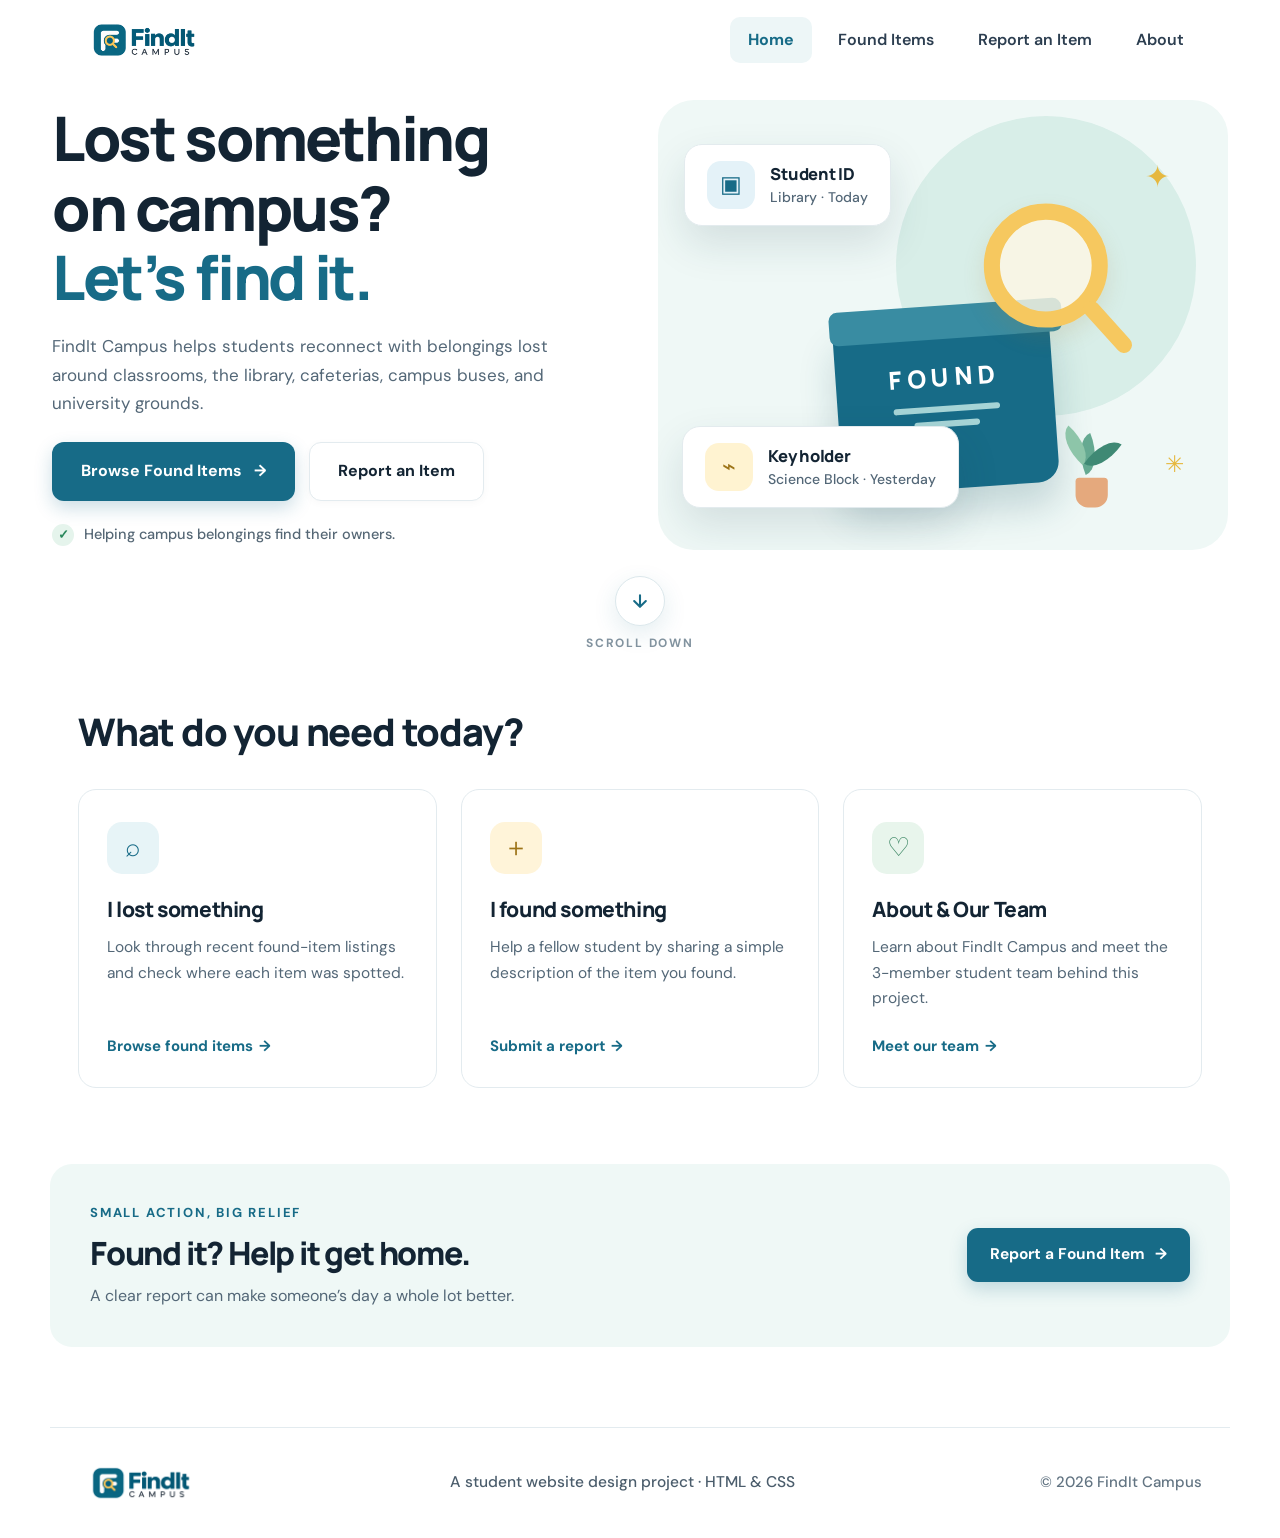
==== commit c088d009: "adjust hero section layout and spacing in stylesheet and markup" ====
--- a/index.html
+++ b/index.html
@@ -26,6 +26,10 @@
         <div class="hero-actions">
           <a class="button button-primary" href="items.html">Browse Found Items <span>→</span></a>
           <a class="button button-light" href="report.html">Report an Item</a>
+        </div>
+        <div class="trust-note">
+          <span class="check">✓</span>
+          <span>Helping campus belongings find their owners.</span>
         </div>
       </div>
       <div class="hero-art" aria-label="Illustration of a lost-and-found box">
--- a/style.css
+++ b/style.css
@@ -139,13 +139,11 @@
 .hero {
   max-width: 1240px;
   margin: 0 auto;
-  padding: 24px 32px 36px;
+  padding: 20px 32px 20px;
   display: grid;
   grid-template-columns: 1fr 1.02fr;
   align-items: center;
-  gap: 52px;
-  min-height: clamp(520px, calc(100vh - 160px), 680px);
-  min-height: clamp(520px, calc(100dvh - 160px), 680px);
+  gap: 48px;
   box-sizing: border-box;
 }
 
@@ -154,7 +152,6 @@
   flex-direction: column;
   justify-content: center;
   margin-bottom: 0;
-  transform: translateY(-8px);
 }
 
 .eyebrow {
@@ -171,7 +168,7 @@
   font-size: clamp(48px, 4.8vw, 68px);
   letter-spacing: -2.4px;
   line-height: 1.13;
-  margin: 0 0 22px;
+  margin: 0 0 20px;
   font-weight: 800;
   color: var(--ink);
 }
@@ -196,13 +193,14 @@
   color: var(--muted);
   font-size: clamp(17px, 1.3vw, 20px);
   line-height: 1.7;
-  margin: 0 0 32px;
+  margin: 0 0 24px;
 }
 
 .hero-actions {
   display: flex;
   flex-wrap: wrap;
-  gap: 15px;
+  gap: 14px;
+  margin-bottom: 22px;
 }
 
 .hero-actions .button {
@@ -257,12 +255,13 @@
 }
 
 .trust-note {
-  display: flex;
+  display: inline-flex;
   align-items: center;
   gap: 10px;
-  margin-top: 26px;
-  color: var(--muted-light);
-  font-size: 13.5px;
+  margin-top: 0;
+  color: #556775;
+  font-size: 14.5px;
+  font-weight: 500;
 }
 
 .check {
@@ -275,14 +274,15 @@
   color: #28875b;
   font-weight: 700;
   font-size: 13px;
+  flex-shrink: 0;
 }
 
 /* ==========================================================================
    Hero Art & Illustration
    ========================================================================== */
 .hero-art {
-  height: clamp(450px, 56vh, 540px);
-  max-height: 550px;
+  height: clamp(420px, 50vh, 480px);
+  max-height: 485px;
   position: relative;
   border-radius: 36px;
   background: #eff8f6;
@@ -513,7 +513,7 @@
   display: flex;
   justify-content: center;
   align-items: center;
-  padding: 12px 0 30px;
+  padding: 6px 0 16px;
   position: relative;
   z-index: 5;
 }
@@ -594,8 +594,12 @@
 }
 
 .section-block {
-  padding-top: 88px;
-  padding-bottom: 84px;
+  padding-top: 64px;
+  padding-bottom: 76px;
+}
+
+#explore.section-block {
+  padding-top: 38px;
 }
 
 .section-heading {
@@ -749,36 +753,44 @@
    ========================================================================== */
 .site-footer {
   border-top: 1px solid var(--line);
-  min-height: 95px;
+  min-height: 105px;
   max-width: 1180px;
   margin: auto;
-  padding: 26px 28px;
+  padding: 34px 28px;
   display: flex;
   align-items: center;
   justify-content: space-between;
-  gap: 20px;
+  gap: 24px;
 }
 
 .site-footer .brand {
-  font-size: 18px;
+  font-size: 20px;
 }
 
 .site-footer .brand-mark {
-  width: 34px;
-  height: 34px;
-  border-radius: 10px;
-  font-size: 18px;
+  width: 38px;
+  height: 38px;
+  border-radius: 12px;
+  font-size: 20px;
 }
 
 .site-footer .brand-logo {
-  height: 36px;
-}
-
-.site-footer p,
+  height: 42px;
+}
+
+.site-footer p {
+  font-size: 15.5px;
+  font-weight: 500;
+  color: #4b5d6c;
+  margin: 0;
+}
+
 .site-footer > span {
-  font-size: 13.5px;
-  color: var(--muted);
+  font-size: 15px;
+  font-weight: 500;
+  color: #627482;
   margin: 0;
+  white-space: nowrap;
 }
 
 /* ==========================================================================
@@ -1445,11 +1457,20 @@
 
   .site-footer {
     flex-wrap: wrap;
+    justify-content: space-between;
+    gap: 16px;
+    padding: 28px 24px;
   }
 
   .site-footer p {
     order: 3;
     width: 100%;
+    text-align: center;
+    font-size: 15px;
+  }
+
+  .site-footer > span {
+    font-size: 14.5px;
   }
 }
 
@@ -1514,7 +1535,7 @@
   }
 
   .scroll-down-wrap {
-    padding: 8px 0 20px;
+    padding: 6px 0 14px;
   }
 
   .scroll-arrow-circle {
@@ -1532,8 +1553,12 @@
   }
 
   .section-block {
-    padding-top: 60px;
-    padding-bottom: 60px;
+    padding-top: 50px;
+    padding-bottom: 50px;
+  }
+
+  #explore.section-block {
+    padding-top: 30px;
   }
 
   .section-heading {
@@ -1575,11 +1600,19 @@
   }
 
   .site-footer {
-    padding: 24px 20px;
+    padding: 28px 20px;
+    flex-direction: column;
+    gap: 14px;
+    text-align: center;
+  }
+
+  .site-footer p {
+    font-size: 14.5px;
+    line-height: 1.5;
   }
 
   .site-footer > span {
-    font-size: 12px;
+    font-size: 14px;
   }
 
   .page-hero {
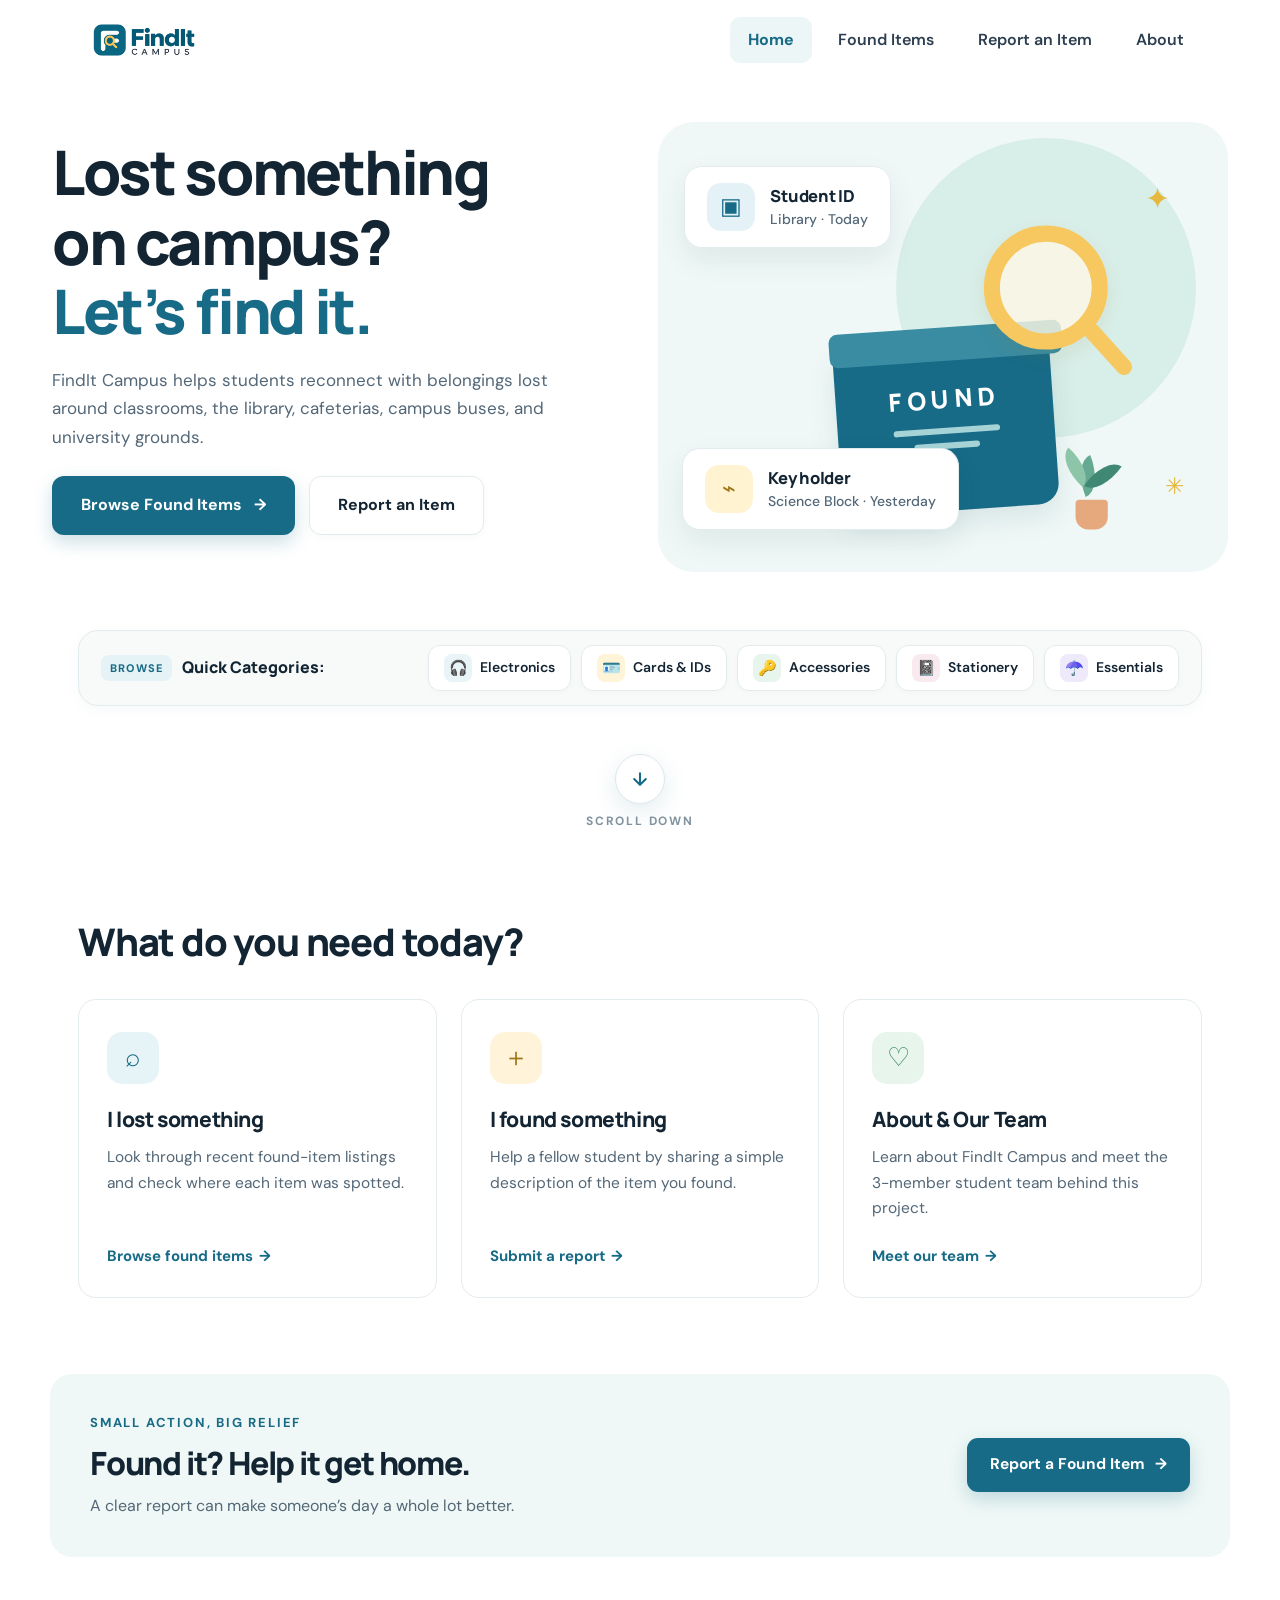
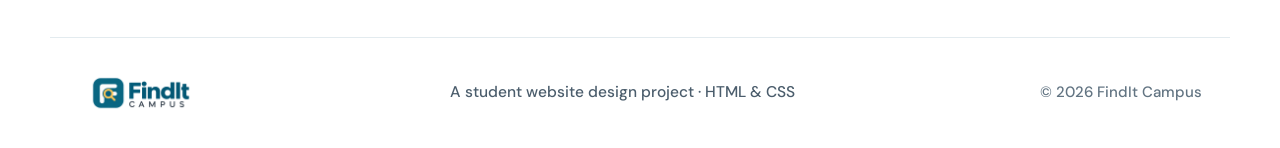
==== commit f5d1986f: "add responsive mobile navigation menu and quick categories section to homepage" ====
--- a/index.html
+++ b/index.html
@@ -10,6 +10,13 @@
 <body>
   <header class="site-header">
     <a class="brand" href="index.html"><img class="brand-logo" src="logo.png" alt="FindIt Campus"></a>
+    <input type="checkbox" id="nav-toggle" class="nav-toggle" aria-label="Toggle navigation menu">
+    <label for="nav-toggle" class="nav-toggle-btn" aria-label="Open navigation menu">
+      <span class="nav-icon-bar"></span>
+      <span class="nav-icon-bar"></span>
+      <span class="nav-icon-bar"></span>
+    </label>
+    <label for="nav-toggle" class="nav-overlay" aria-hidden="true"></label>
     <nav aria-label="Main navigation">
       <a class="active" href="index.html">Home</a>
       <a href="items.html">Found Items</a>
@@ -27,10 +34,6 @@
           <a class="button button-primary" href="items.html">Browse Found Items <span>→</span></a>
           <a class="button button-light" href="report.html">Report an Item</a>
         </div>
-        <div class="trust-note">
-          <span class="check">✓</span>
-          <span>Helping campus belongings find their owners.</span>
-        </div>
       </div>
       <div class="hero-art" aria-label="Illustration of a lost-and-found box">
         <div class="sun"></div>
@@ -42,6 +45,38 @@
           <div class="plant"><i></i><i></i><i></i><b></b></div>
         </div>
         <span class="sparkle sparkle-a">✦</span><span class="sparkle sparkle-b">✳</span>
+      </div>
+    </section>
+
+    <!-- Quick Categories Section -->
+    <section class="section-wrap quick-categories-section" aria-label="Quick Categories">
+      <div class="quick-categories-bar">
+        <div class="categories-title">
+          <span class="cat-title-badge">Browse</span>
+          <h3>Quick Categories:</h3>
+        </div>
+        <div class="categories-list">
+          <a class="category-chip" href="items.html">
+            <span class="cat-chip-icon visual-blue">🎧</span>
+            <span>Electronics</span>
+          </a>
+          <a class="category-chip" href="items.html">
+            <span class="cat-chip-icon visual-yellow">🪪</span>
+            <span>Cards & IDs</span>
+          </a>
+          <a class="category-chip" href="items.html">
+            <span class="cat-chip-icon visual-green">🔑</span>
+            <span>Accessories</span>
+          </a>
+          <a class="category-chip" href="items.html">
+            <span class="cat-chip-icon visual-pink">📓</span>
+            <span>Stationery</span>
+          </a>
+          <a class="category-chip" href="items.html">
+            <span class="cat-chip-icon visual-lilac">☂️</span>
+            <span>Essentials</span>
+          </a>
+        </div>
       </div>
     </section>
 
--- a/style.css
+++ b/style.css
@@ -133,13 +133,19 @@
   font-weight: 700;
 }
 
+.nav-toggle,
+.nav-toggle-btn,
+.nav-overlay {
+  display: none;
+}
+
 /* ==========================================================================
    Hero Section
    ========================================================================== */
 .hero {
   max-width: 1240px;
   margin: 0 auto;
-  padding: 20px 32px 20px;
+  padding: 42px 32px 30px;
   display: grid;
   grid-template-columns: 1fr 1.02fr;
   align-items: center;
@@ -319,7 +325,7 @@
   background: #176b87;
   border-radius: 9px 9px 17px 17px;
   transform: rotate(-4deg);
-  box-shadow: 0 19px 30px rgba(22, 79, 96, 0.2);
+  box-shadow: 0 10px 22px rgba(22, 79, 96, 0.10);
   display: flex;
   flex-direction: column;
   align-items: center;
@@ -364,7 +370,7 @@
   right: 0;
   top: 0;
   background: rgba(255, 248, 229, 0.8);
-  box-shadow: 0 8px 18px rgba(158, 122, 45, 0.15);
+  box-shadow: 0 6px 14px rgba(158, 122, 45, 0.10);
 }
 
 .magnifier:after {
@@ -426,7 +432,7 @@
   z-index: 4;
   background: #fff;
   border: 1px solid #e3ebee;
-  box-shadow: 0 18px 42px rgba(21, 63, 76, 0.13);
+  box-shadow: 0 12px 28px rgba(21, 63, 76, 0.08);
   border-radius: 18px;
   padding: 16px 22px;
   display: flex;
@@ -437,7 +443,7 @@
 
 .floating-card:hover {
   transform: translateY(-3px);
-  box-shadow: 0 22px 48px rgba(21, 63, 76, 0.18);
+  box-shadow: 0 16px 34px rgba(21, 63, 76, 0.12);
 }
 
 .floating-card b {
@@ -507,13 +513,100 @@
 }
 
 /* ==========================================================================
+   Quick Categories Section
+   ========================================================================== */
+.quick-categories-section {
+  padding-top: 28px;
+  padding-bottom: 22px;
+}
+
+.quick-categories-bar {
+  background: #f7faf9;
+  border: 1px solid var(--line);
+  border-radius: 20px;
+  padding: 14px 22px;
+  display: flex;
+  align-items: center;
+  justify-content: space-between;
+  gap: 20px;
+  box-shadow: 0 4px 14px rgba(23, 107, 135, 0.04);
+}
+
+.categories-title {
+  display: flex;
+  align-items: center;
+  gap: 10px;
+  flex-shrink: 0;
+}
+
+.cat-title-badge {
+  font-size: 11px;
+  font-weight: 800;
+  letter-spacing: 1.2px;
+  text-transform: uppercase;
+  color: var(--blue);
+  background: #e6f3f6;
+  padding: 4px 9px;
+  border-radius: 8px;
+}
+
+.categories-title h3 {
+  font-family: var(--font-heading);
+  font-size: 16px;
+  font-weight: 800;
+  color: var(--ink);
+  margin: 0;
+  white-space: nowrap;
+}
+
+.categories-list {
+  display: flex;
+  align-items: center;
+  flex-wrap: wrap;
+  gap: 10px;
+}
+
+.category-chip {
+  display: inline-flex;
+  align-items: center;
+  gap: 8px;
+  padding: 8px 15px;
+  background: #ffffff;
+  border: 1px solid var(--line);
+  border-radius: 12px;
+  font-family: var(--font-body);
+  font-size: 14px;
+  font-weight: 600;
+  color: var(--ink);
+  transition: all 0.2s ease;
+  box-shadow: 0 2px 6px rgba(0, 0, 0, 0.02);
+}
+
+.category-chip:hover {
+  transform: translateY(-2px);
+  border-color: #bad3db;
+  color: var(--blue);
+  box-shadow: 0 6px 16px rgba(23, 107, 135, 0.1);
+}
+
+.cat-chip-icon {
+  width: 28px;
+  height: 28px;
+  border-radius: 8px;
+  display: grid;
+  place-items: center;
+  font-size: 15px;
+  flex-shrink: 0;
+}
+
+/* ==========================================================================
    Scroll Down Button
    ========================================================================== */
 .scroll-down-wrap {
   display: flex;
   justify-content: center;
   align-items: center;
-  padding: 6px 0 16px;
+  padding: 26px 0 36px;
   position: relative;
   z-index: 5;
 }
@@ -599,7 +692,7 @@
 }
 
 #explore.section-block {
-  padding-top: 38px;
+  padding-top: 50px;
 }
 
 .section-heading {
@@ -1400,23 +1493,153 @@
    ========================================================================== */
 @media (max-width: 800px) {
   .site-header {
-    height: auto;
-    min-height: 78px;
-    flex-wrap: wrap;
-    padding-top: 16px;
-    padding-bottom: 14px;
-  }
-
+    height: 72px;
+    min-height: 72px;
+    padding: 0 20px;
+    display: flex;
+    align-items: center;
+    justify-content: space-between;
+    position: relative;
+    z-index: 100;
+  }
+
+  .brand-logo {
+    height: 38px;
+  }
+
+  .nav-toggle {
+    position: absolute;
+    opacity: 0;
+    pointer-events: none;
+    width: 0;
+    height: 0;
+  }
+
+  .nav-toggle-btn {
+    display: flex;
+    flex-direction: column;
+    justify-content: center;
+    align-items: center;
+    width: 42px;
+    height: 42px;
+    border-radius: 12px;
+    background: #f0f7f8;
+    border: 1px solid var(--line);
+    cursor: pointer;
+    gap: 5px;
+    transition: all 0.25s ease;
+    z-index: 102;
+    -webkit-tap-highlight-color: transparent;
+  }
+
+  .nav-toggle-btn:hover,
+  .nav-toggle-btn:active {
+    background: #e2f1f4;
+    border-color: #bcd5de;
+  }
+
+  .nav-icon-bar {
+    display: block;
+    width: 20px;
+    height: 2.2px;
+    background: var(--ink);
+    border-radius: 2px;
+    transition: all 0.25s ease;
+    transform-origin: center;
+  }
+
+  /* Animate to 'X' icon when open */
+  .nav-toggle:checked ~ .nav-toggle-btn {
+    background: #e6f3f6;
+    border-color: var(--blue);
+  }
+
+  .nav-toggle:checked ~ .nav-toggle-btn .nav-icon-bar:nth-child(1) {
+    transform: translateY(7.2px) rotate(45deg);
+    background: var(--blue);
+  }
+
+  .nav-toggle:checked ~ .nav-toggle-btn .nav-icon-bar:nth-child(2) {
+    opacity: 0;
+    transform: scaleX(0);
+  }
+
+  .nav-toggle:checked ~ .nav-toggle-btn .nav-icon-bar:nth-child(3) {
+    transform: translateY(-7.2px) rotate(-45deg);
+    background: var(--blue);
+  }
+
+  /* Backdrop overlay (click outside to close) */
+  .nav-overlay {
+    display: none;
+    position: fixed;
+    top: 0;
+    left: 0;
+    right: 0;
+    bottom: 0;
+    background: rgba(18, 36, 51, 0.28);
+    backdrop-filter: blur(2px);
+    z-index: 100;
+  }
+
+  .nav-toggle:checked ~ .nav-overlay {
+    display: block;
+  }
+
+  /* Dropdown navigation menu */
   .site-header nav {
-    width: 100%;
-    overflow-x: auto;
-    gap: 6px;
+    display: none;
+    position: absolute;
+    top: calc(100% + 8px);
+    left: 16px;
+    right: 16px;
+    background: #ffffff;
+    border: 1px solid var(--line);
+    border-radius: 18px;
+    box-shadow: 0 16px 36px rgba(20, 60, 75, 0.14);
+    padding: 10px;
+    flex-direction: column;
+    gap: 4px;
+    z-index: 101;
+    animation: navDropdownFade 0.22s cubic-bezier(0.16, 1, 0.3, 1);
+  }
+
+  .nav-toggle:checked ~ nav {
+    display: flex;
+  }
+
+  @keyframes navDropdownFade {
+    from {
+      opacity: 0;
+      transform: translateY(-8px);
+    }
+    to {
+      opacity: 1;
+      transform: translateY(0);
+    }
   }
 
   .site-header nav a {
-    padding: 9px 14px;
-    font-size: 15px;
-    white-space: nowrap;
+    display: flex;
+    align-items: center;
+    padding: 13px 18px;
+    font-size: 15.5px;
+    font-weight: 600;
+    border-radius: 12px;
+    color: var(--ink);
+    transition: all 0.18s ease;
+  }
+
+  .site-header nav a:hover {
+    background: #f2f8f9;
+    color: var(--blue);
+    padding-left: 22px;
+  }
+
+  .site-header nav a.active {
+    background: #edf6f7;
+    color: var(--blue);
+    font-weight: 700;
   }
 
   .hero {
@@ -1432,6 +1655,12 @@
     transform: none;
   }
 
+  .hero h1 {
+    font-size: clamp(34px, 5.2vw, 46px);
+    letter-spacing: -1.8px;
+    line-height: 1.14;
+  }
+
   .hero-art {
     height: 380px;
   }
@@ -1453,6 +1682,13 @@
 
   .about-story {
     gap: 35px;
+  }
+
+  .quick-categories-bar {
+    flex-direction: column;
+    align-items: flex-start;
+    gap: 14px;
+    padding: 16px 18px;
   }
 
   .site-footer {
@@ -1483,8 +1719,9 @@
   }
 
   .hero h1 {
-    font-size: clamp(34px, 8.5vw, 42px);
-    letter-spacing: -1.6px;
+    font-size: clamp(25px, 7.2vw, 34px);
+    letter-spacing: -1.2px;
+    line-height: 1.16;
   }
 
   .hero-text {
@@ -1534,8 +1771,26 @@
     left: 14px;
   }
 
+  .quick-categories-bar {
+    border-radius: 16px;
+    padding: 14px 16px;
+  }
+
+  .categories-list {
+    display: grid;
+    grid-template-columns: repeat(2, 1fr);
+    width: 100%;
+    gap: 8px;
+  }
+
+  .category-chip {
+    padding: 8px 10px;
+    font-size: 13px;
+    justify-content: flex-start;
+  }
+
   .scroll-down-wrap {
-    padding: 6px 0 14px;
+    padding: 4px 0 8px;
   }
 
   .scroll-arrow-circle {
@@ -1558,7 +1813,7 @@
   }
 
   #explore.section-block {
-    padding-top: 30px;
+    padding-top: 18px;
   }
 
   .section-heading {
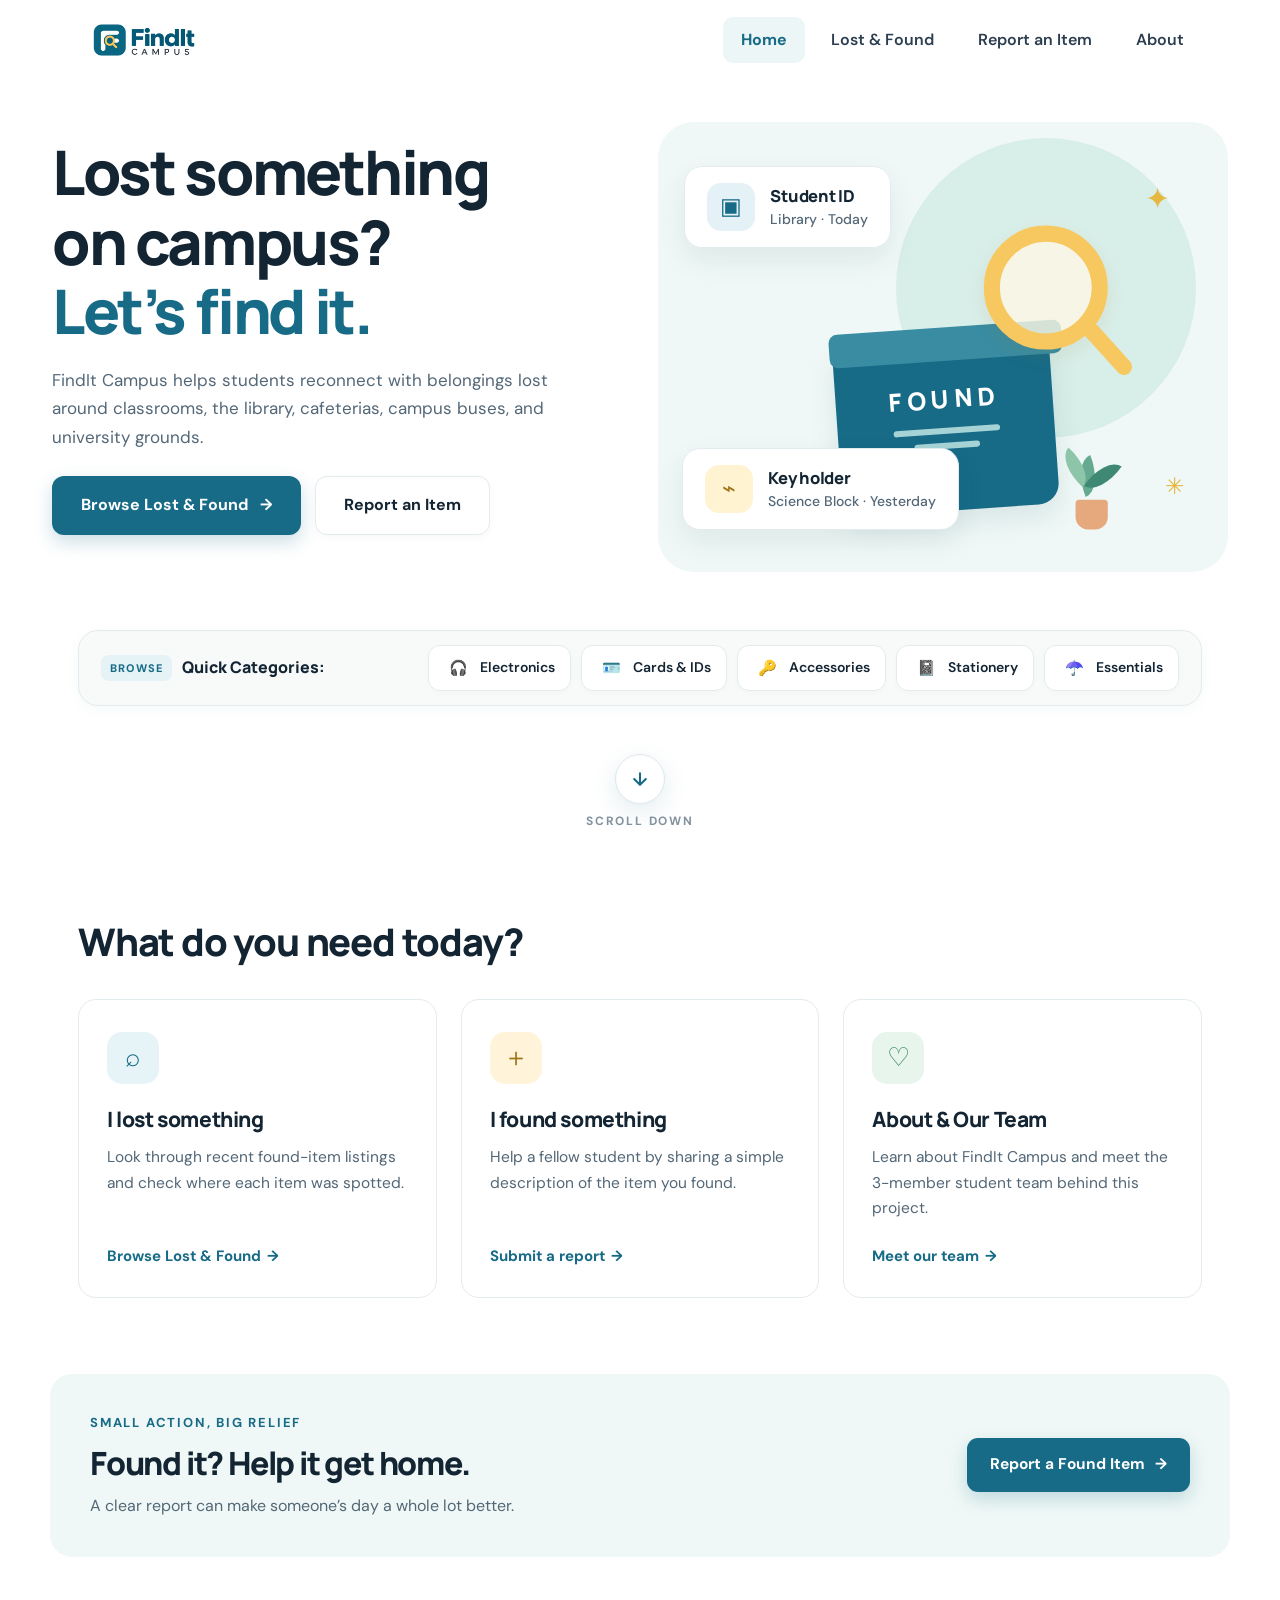
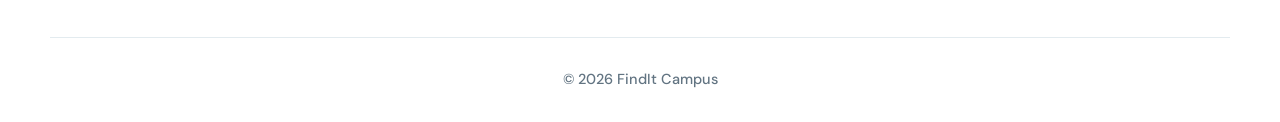
==== commit ac4b466c: "add item images and update site branding to lost and found" ====
--- a/index.html
+++ b/index.html
@@ -19,7 +19,7 @@
     <label for="nav-toggle" class="nav-overlay" aria-hidden="true"></label>
     <nav aria-label="Main navigation">
       <a class="active" href="index.html">Home</a>
-      <a href="items.html">Found Items</a>
+      <a href="items.html">Lost &amp; Found</a>
       <a href="report.html">Report an Item</a>
       <a href="about.html">About</a>
     </nav>
@@ -31,7 +31,7 @@
         <h1>Lost something<br>on campus?<br><span>Let’s find it.</span></h1>
         <p class="hero-text">FindIt Campus helps students reconnect with belongings lost around classrooms, the library, cafeterias, campus buses, and university grounds.</p>
         <div class="hero-actions">
-          <a class="button button-primary" href="items.html">Browse Found Items <span>→</span></a>
+          <a class="button button-primary" href="items.html">Browse Lost &amp; Found <span>→</span></a>
           <a class="button button-light" href="report.html">Report an Item</a>
         </div>
       </div>
@@ -100,7 +100,7 @@
           <div class="choice-icon icon-blue">⌕</div>
           <h3>I lost something</h3>
           <p>Look through recent found-item listings and check where each item was spotted.</p>
-          <a href="items.html" class="text-link">Browse found items <span>→</span></a>
+          <a href="items.html" class="text-link">Browse Lost &amp; Found <span>→</span></a>
         </article>
         <article class="choice-card">
           <div class="choice-icon icon-yellow">＋</div>
@@ -123,6 +123,6 @@
     </section>
   </main>
 
-  <footer class="site-footer"><a class="brand" href="index.html"><img class="brand-logo" src="logo.png" alt="FindIt Campus"></a><p>A student website design project · HTML & CSS</p><span>© 2026 FindIt Campus</span></footer>
+  <footer class="site-footer"><p>© 2026 FindIt Campus</p></footer>
 </body>
 </html>
--- a/style.css
+++ b/style.css
@@ -846,44 +846,20 @@
    ========================================================================== */
 .site-footer {
   border-top: 1px solid var(--line);
-  min-height: 105px;
   max-width: 1180px;
   margin: auto;
-  padding: 34px 28px;
-  display: flex;
-  align-items: center;
-  justify-content: space-between;
-  gap: 24px;
-}
-
-.site-footer .brand {
-  font-size: 20px;
-}
-
-.site-footer .brand-mark {
-  width: 38px;
-  height: 38px;
-  border-radius: 12px;
-  font-size: 20px;
-}
-
-.site-footer .brand-logo {
-  height: 42px;
+  padding: 30px 24px;
+  display: flex;
+  align-items: center;
+  justify-content: center;
+  text-align: center;
 }
 
 .site-footer p {
-  font-size: 15.5px;
-  font-weight: 500;
-  color: #4b5d6c;
-  margin: 0;
-}
-
-.site-footer > span {
-  font-size: 15px;
+  font-size: 14.5px;
   font-weight: 500;
   color: #627482;
   margin: 0;
-  white-space: nowrap;
 }
 
 /* ==========================================================================
@@ -892,7 +868,7 @@
 .page-hero {
   background: linear-gradient(110deg, #f1f9f7, #fbfdfd);
   text-align: center;
-  padding: 72px 24px 50px;
+  padding: 60px 24px 44px;
 }
 
 .page-hero h1 {
@@ -922,6 +898,10 @@
   color: var(--muted-light);
   font-size: 13.5px;
   font-weight: 500;
+}
+
+.page-hero h1 + .breadcrumb {
+  margin-top: 14px;
 }
 
 .breadcrumb a {
@@ -1003,35 +983,67 @@
 }
 
 .item-visual {
-  height: 180px;
-  display: grid;
-  place-items: center;
+  height: 200px;
   position: relative;
-}
-
-.visual-blue { background: #e9f4f8; }
-.visual-yellow { background: #fff4d7; }
-.visual-green { background: #e8f5ec; }
-.visual-pink { background: #f9eaf0; }
-.visual-lilac { background: #eeeafb; }
-.visual-orange { background: #fff0e3; }
-
-.item-emoji {
-  font-size: 60px;
-  filter: drop-shadow(0 8px 7px rgba(32, 60, 74, 0.1));
+  overflow: hidden;
+  background: #f1f5f7;
+}
+
+.item-img {
+  width: 100%;
+  height: 100%;
+  object-fit: cover;
+  display: block;
+  transition: transform 0.4s ease;
+}
+
+.item-card:hover .item-img {
+  transform: scale(1.06);
 }
 
 .status {
   position: absolute;
   left: 14px;
   top: 14px;
-  background: #ffffff;
-  padding: 5px 11px;
+  background: rgba(255, 255, 255, 0.94);
+  backdrop-filter: blur(8px);
+  -webkit-backdrop-filter: blur(8px);
+  padding: 5px 12px;
   border-radius: 20px;
   font-size: 11.5px;
   font-weight: 700;
-  color: #2b7a56;
-  box-shadow: 0 2px 6px rgba(0, 0, 0, 0.06);
+  display: inline-flex;
+  align-items: center;
+  gap: 6px;
+  box-shadow: 0 4px 12px rgba(0, 0, 0, 0.12);
+  letter-spacing: 0.3px;
+  z-index: 2;
+}
+
+.status::before {
+  content: "";
+  display: inline-block;
+  width: 7px;
+  height: 7px;
+  border-radius: 50%;
+}
+
+.status.status-found {
+  color: #1e7048;
+}
+
+.status.status-found::before {
+  background: #229954;
+  box-shadow: 0 0 0 2px rgba(34, 153, 84, 0.2);
+}
+
+.status.status-lost {
+  color: #c0392b;
+}
+
+.status.status-lost::before {
+  background: #e74c3c;
+  box-shadow: 0 0 0 2px rgba(231, 76, 60, 0.2);
 }
 
 .item-info {
@@ -1368,7 +1380,8 @@
 }
 
 .team-section {
-  padding-top: 25px;
+  border-top: 1px solid var(--line);
+  padding-top: 55px;
   padding-bottom: 80px;
 }
 
@@ -1692,21 +1705,9 @@
   }
 
   .site-footer {
-    flex-wrap: wrap;
-    justify-content: space-between;
-    gap: 16px;
-    padding: 28px 24px;
-  }
-
-  .site-footer p {
-    order: 3;
-    width: 100%;
+    padding: 26px 20px;
+    justify-content: center;
     text-align: center;
-    font-size: 15px;
-  }
-
-  .site-footer > span {
-    font-size: 14.5px;
   }
 }
 
@@ -1855,19 +1856,9 @@
   }
 
   .site-footer {
-    padding: 28px 20px;
-    flex-direction: column;
-    gap: 14px;
+    padding: 24px 16px;
     text-align: center;
-  }
-
-  .site-footer p {
-    font-size: 14.5px;
-    line-height: 1.5;
-  }
-
-  .site-footer > span {
-    font-size: 14px;
+    justify-content: center;
   }
 
   .page-hero {
